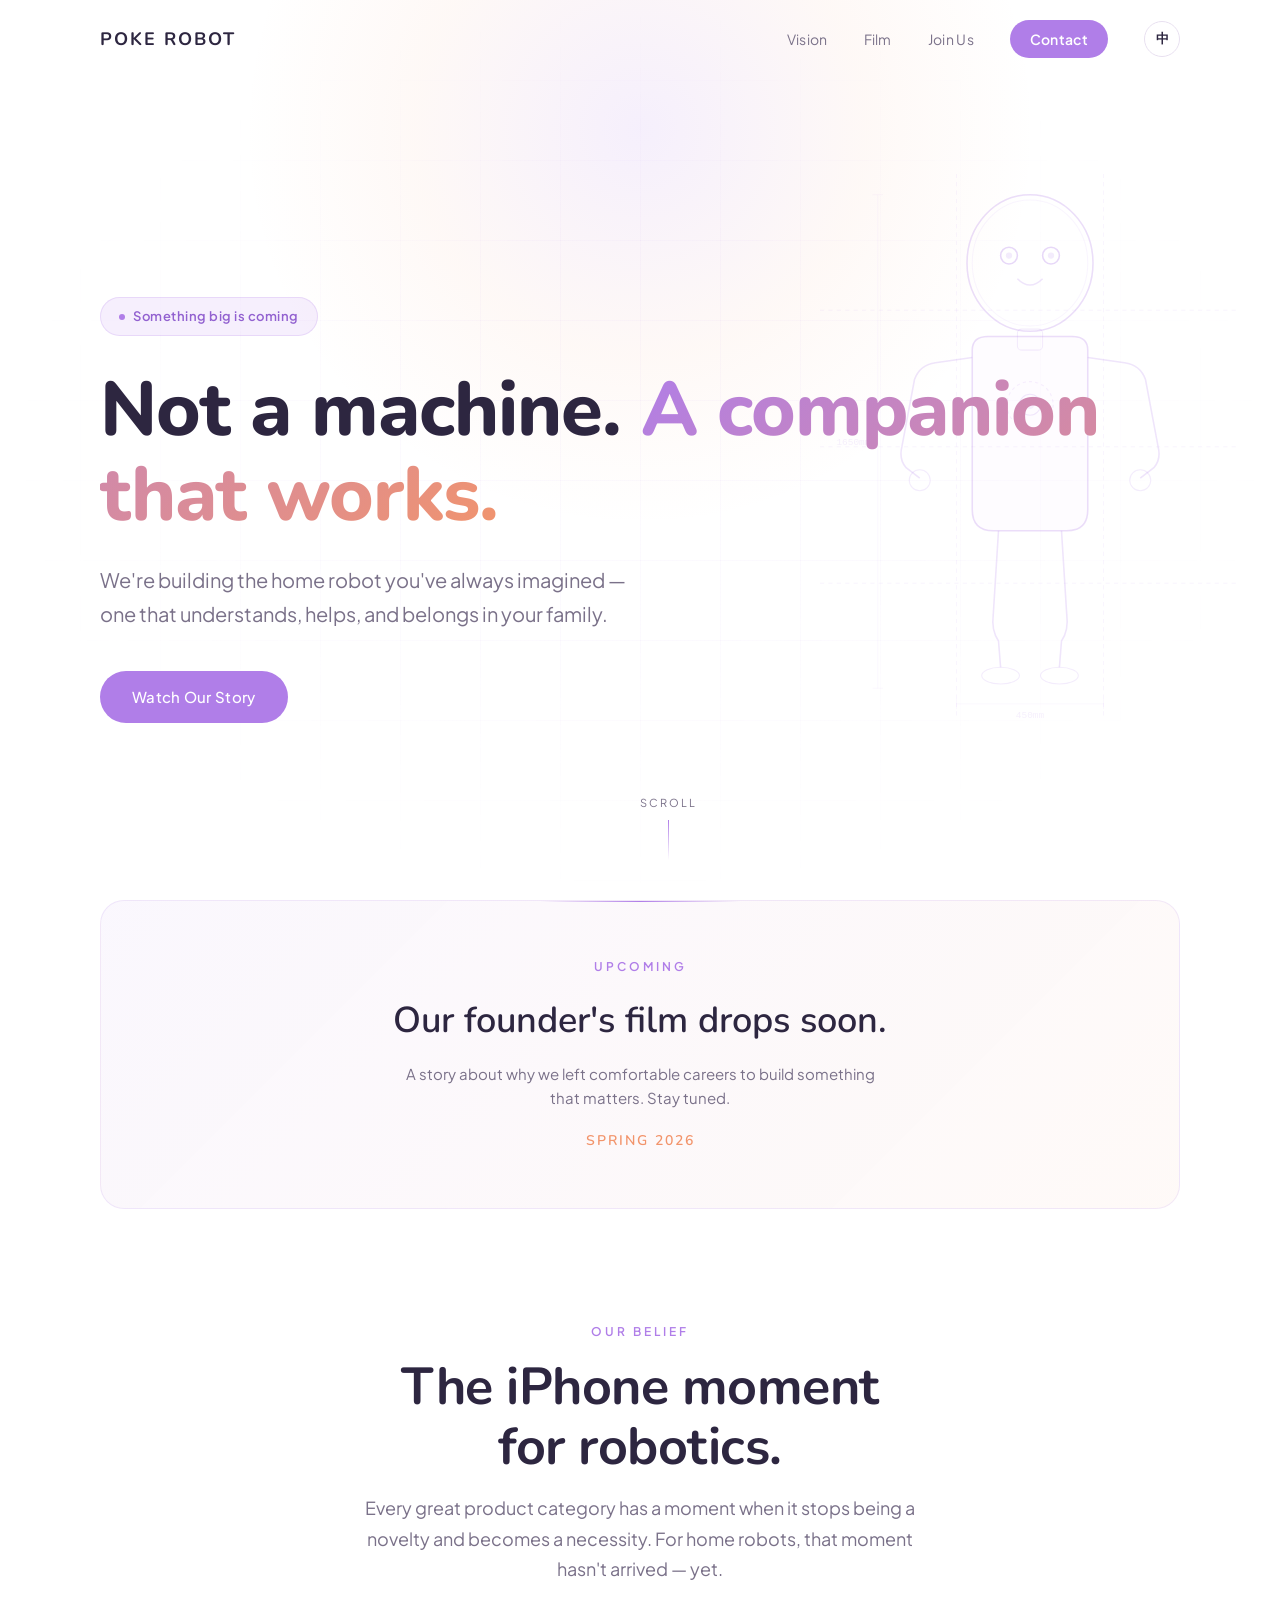
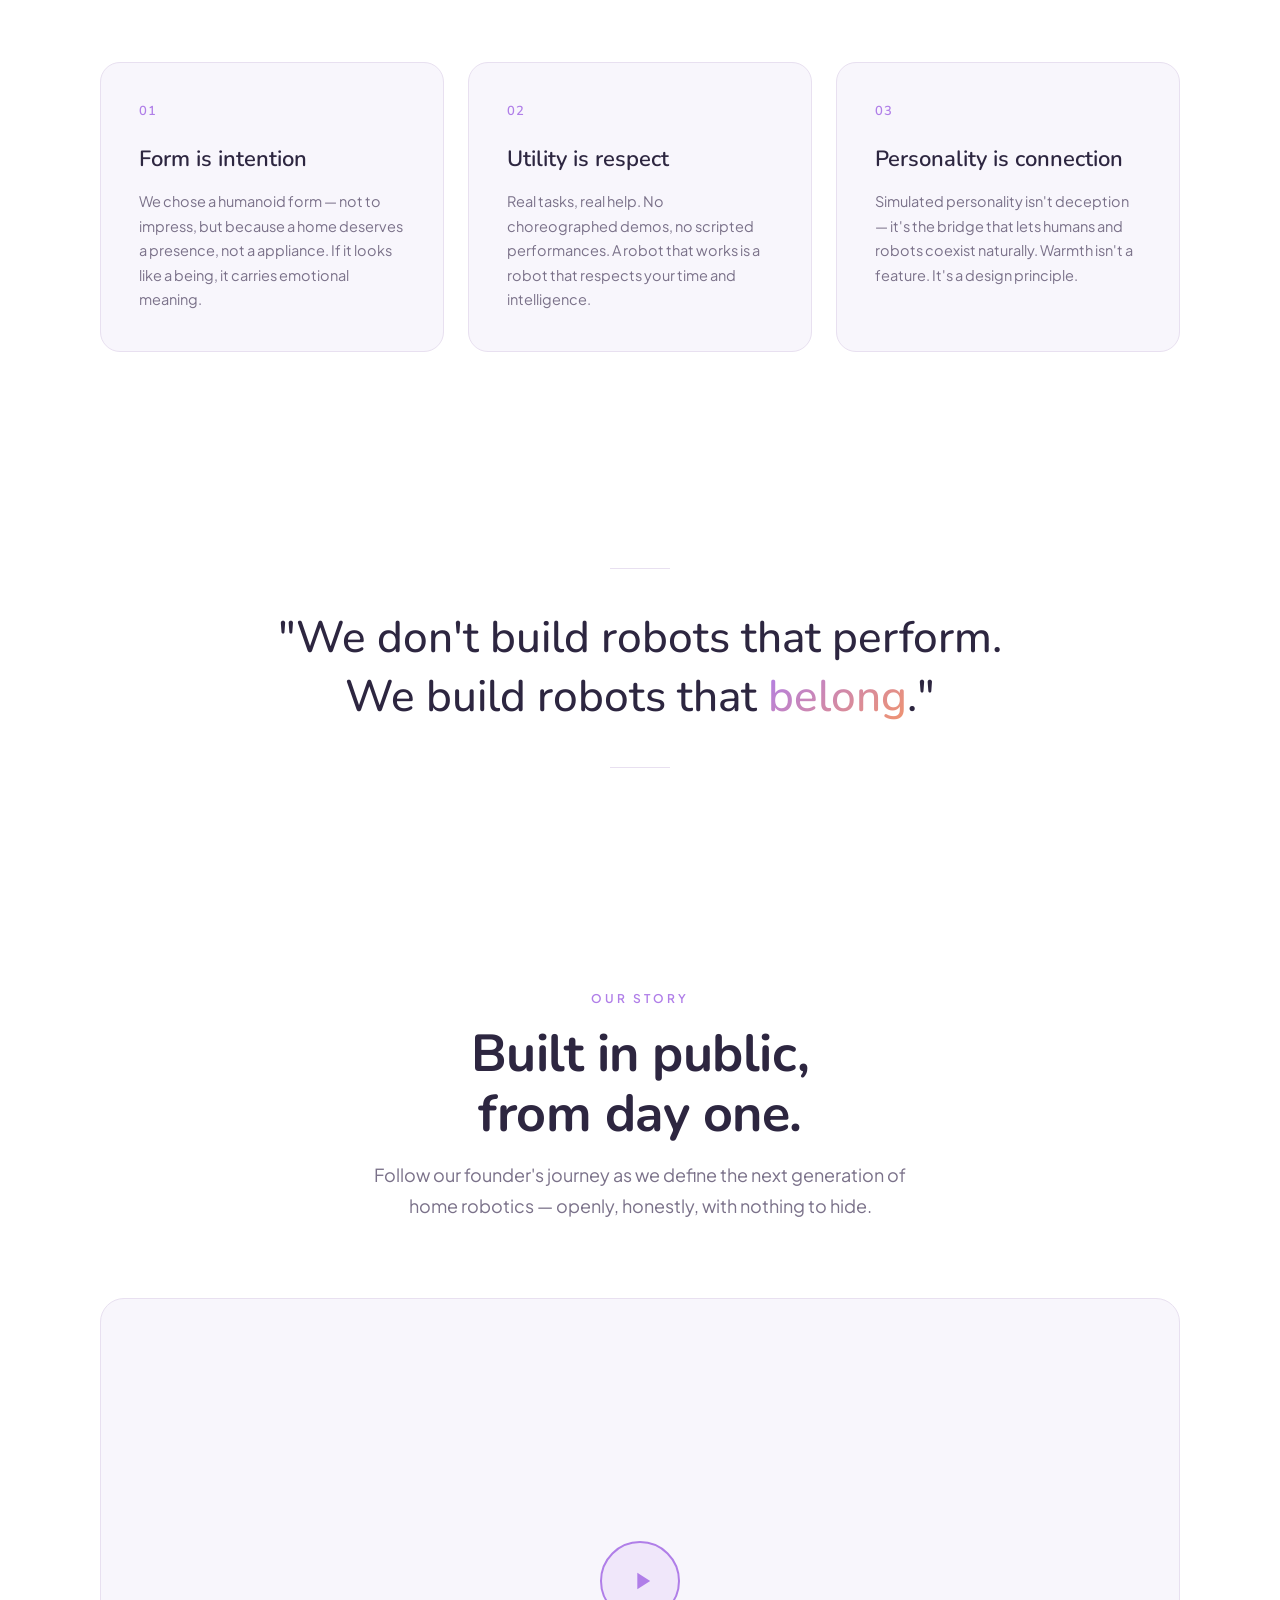
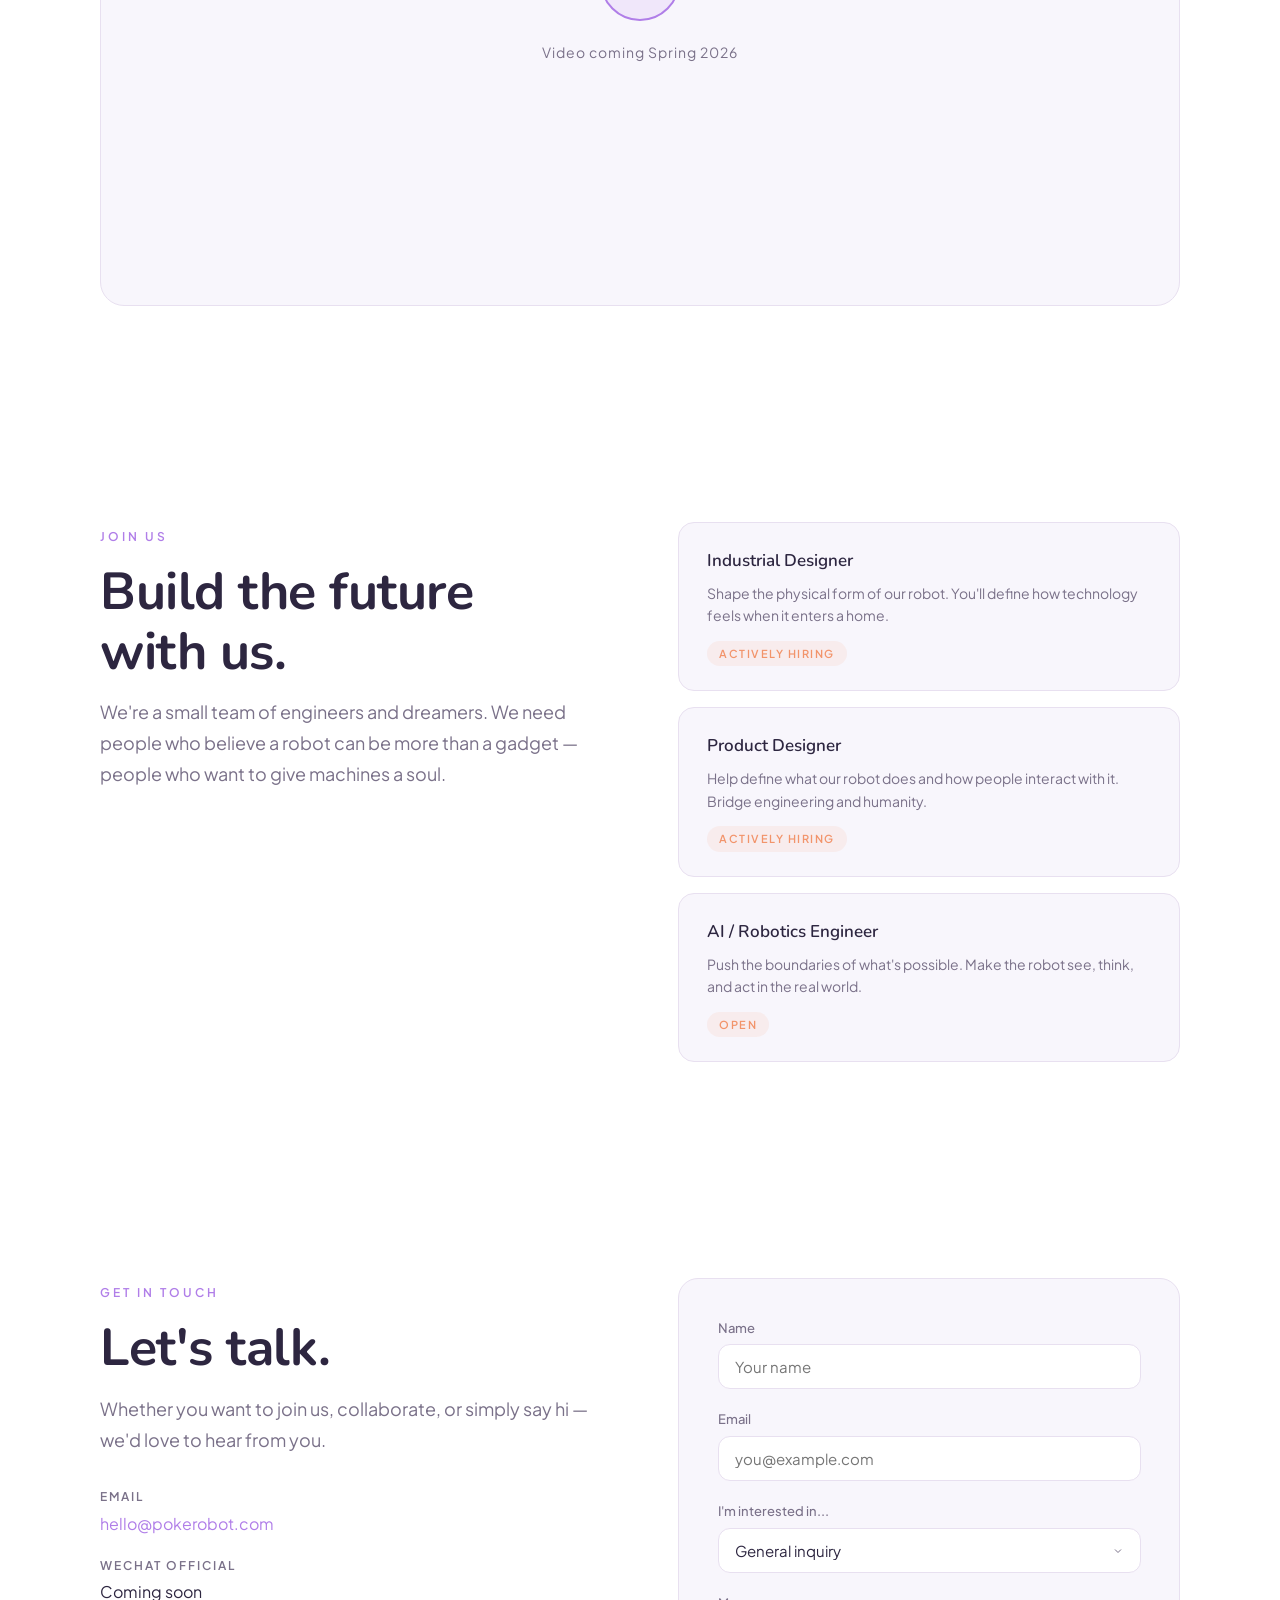
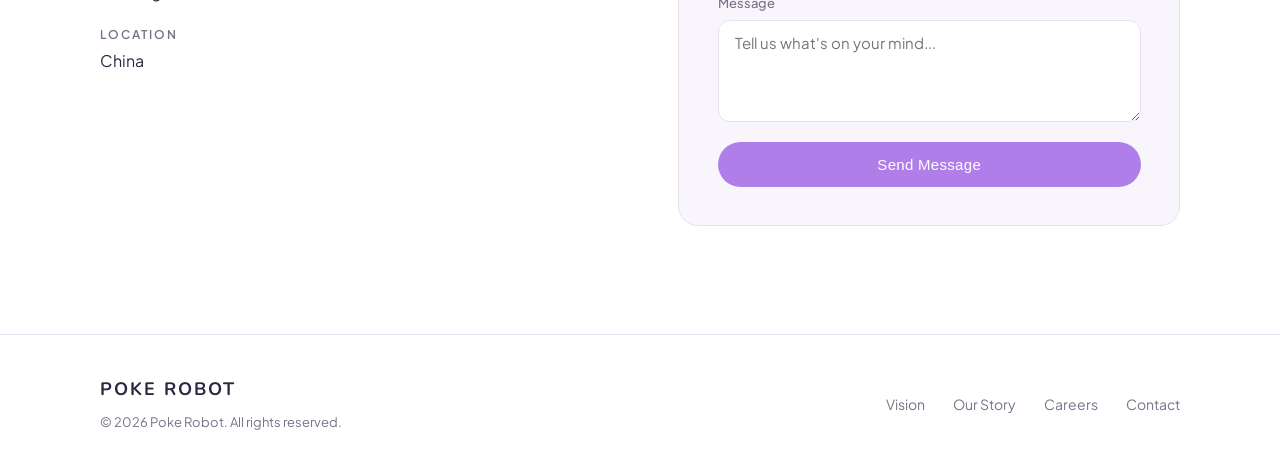
==== website/index.html @ 8b107d93 "Initial commit: landing page, brand strategy, workspace setup" ====
<!DOCTYPE html>
<html lang="en">
<head>
  <meta charset="UTF-8">
  <meta name="viewport" content="width=device-width, initial-scale=1.0">
  <title>Poke Robot — The Robot That Belongs at Home</title>
  <link rel="stylesheet" href="styles/main.css">
  <link rel="preconnect" href="https://fonts.googleapis.com">
  <link rel="preconnect" href="https://fonts.gstatic.com" crossorigin>
  <link href="https://fonts.googleapis.com/css2?family=Nunito:wght@400;500;600;700;800&family=Plus+Jakarta+Sans:wght@300;400;500;600;700&display=swap" rel="stylesheet">
</head>
<body>
  <!-- Navigation -->
  <nav class="nav" id="nav">
    <div class="nav-inner">
      <a href="#" class="nav-logo">
        <span class="logo-text">POKE ROBOT</span>
      </a>
      <div class="nav-links">
        <a href="#vision" data-i18n="nav.vision">Vision</a>
        <a href="#film" data-i18n="nav.film">Film</a>
        <a href="#join" data-i18n="nav.join">Join Us</a>
        <a href="#contact" class="nav-cta" data-i18n="nav.contact">Contact</a>
        <button class="lang-toggle" id="langToggle" aria-label="Switch language">中</button>
      </div>
      <div class="nav-right-mobile">
        <button class="lang-toggle" id="langToggleMobile" aria-label="Switch language">中</button>
        <button class="nav-toggle" id="navToggle" aria-label="Toggle menu">
          <span></span><span></span><span></span>
        </button>
      </div>
    </div>
    <!-- Mobile menu -->
    <div class="nav-mobile" id="navMobile">
      <a href="#vision" data-i18n="nav.vision">Vision</a>
      <a href="#film" data-i18n="nav.film">Film</a>
      <a href="#join" data-i18n="nav.join">Join Us</a>
      <a href="#contact" data-i18n="nav.contact">Contact</a>
    </div>
  </nav>

  <!-- Hero -->
  <section class="hero">
    <div class="hero-bg-effects">
      <div class="hero-glow"></div>
      <div class="hero-grid"></div>
    </div>
    <div class="container hero-content">
      <div class="hero-left">
        <div class="hero-badge">
          <span class="badge-dot"></span>
          <span data-i18n="hero.badge">Something big is coming</span>
        </div>
        <h1 class="hero-title" data-i18n-html="hero.title">
          Not a machine. <span class="hero-highlight">A companion that works.</span>
        </h1>
        <p class="hero-subtitle" data-i18n="hero.subtitle">
          We're building the home robot you've always imagined — one that 
          understands, helps, and belongs in your family.
        </p>
        <div class="hero-cta-group">
          <a href="#film" class="btn btn-primary" data-i18n="hero.cta1">Watch Our Story</a>
        </div>
      </div>
      <div class="hero-right">
        <div class="hero-blueprint">
          <!-- Robot rendering placeholder -->
          <svg class="blueprint-robot" viewBox="0 0 400 520" fill="none" xmlns="http://www.w3.org/2000/svg">
            <!-- Grid lines -->
            <line x1="0" y1="130" x2="400" y2="130" stroke="currentColor" stroke-opacity="0.08" stroke-dasharray="4 4"/>
            <line x1="0" y1="260" x2="400" y2="260" stroke="currentColor" stroke-opacity="0.08" stroke-dasharray="4 4"/>
            <line x1="0" y1="390" x2="400" y2="390" stroke="currentColor" stroke-opacity="0.08" stroke-dasharray="4 4"/>
            <line x1="130" y1="0" x2="130" y2="520" stroke="currentColor" stroke-opacity="0.08" stroke-dasharray="4 4"/>
            <line x1="270" y1="0" x2="270" y2="520" stroke="currentColor" stroke-opacity="0.08" stroke-dasharray="4 4"/>
            <!-- Head -->
            <ellipse cx="200" cy="85" rx="60" ry="65" stroke="currentColor" stroke-opacity="0.25" stroke-width="1.5"/>
            <ellipse cx="200" cy="85" rx="55" ry="60" stroke="currentColor" stroke-opacity="0.08" stroke-width="1"/>
            <!-- Eyes -->
            <circle cx="180" cy="78" r="8" stroke="currentColor" stroke-opacity="0.3" stroke-width="1.5"/>
            <circle cx="220" cy="78" r="8" stroke="currentColor" stroke-opacity="0.3" stroke-width="1.5"/>
            <circle cx="180" cy="78" r="3" fill="currentColor" fill-opacity="0.15"/>
            <circle cx="220" cy="78" r="3" fill="currentColor" fill-opacity="0.15"/>
            <!-- Mouth -->
            <path d="M188 100 Q200 112 212 100" stroke="currentColor" stroke-opacity="0.2" stroke-width="1.5" fill="none"/>
            <!-- Neck -->
            <rect x="188" y="148" width="24" height="20" rx="4" stroke="currentColor" stroke-opacity="0.15" stroke-width="1"/>
            <!-- Body / Torso -->
            <path d="M145 168 L145 320 Q145 340 165 340 L235 340 Q255 340 255 320 L255 168 Q255 155 240 155 L160 155 Q145 155 145 168Z" stroke="currentColor" stroke-opacity="0.25" stroke-width="1.5" fill="currentColor" fill-opacity="0.02"/>
            <!-- Chest detail -->
            <circle cx="200" cy="220" r="22" stroke="currentColor" stroke-opacity="0.12" stroke-width="1" stroke-dasharray="3 3"/>
            <circle cx="200" cy="220" r="10" stroke="currentColor" stroke-opacity="0.18" stroke-width="1"/>
            <circle cx="200" cy="220" r="4" fill="currentColor" fill-opacity="0.1"/>
            <!-- Left arm -->
            <path d="M145 175 L110 180 Q95 182 90 196 L78 260 Q75 272 82 280 L95 290" stroke="currentColor" stroke-opacity="0.2" stroke-width="1.5" fill="none"/>
            <circle cx="95" cy="292" r="10" stroke="currentColor" stroke-opacity="0.15" stroke-width="1"/>
            <!-- Right arm -->
            <path d="M255 175 L290 180 Q305 182 310 196 L322 260 Q325 272 318 280 L305 290" stroke="currentColor" stroke-opacity="0.2" stroke-width="1.5" fill="none"/>
            <circle cx="305" cy="292" r="10" stroke="currentColor" stroke-opacity="0.15" stroke-width="1"/>
            <!-- Left leg -->
            <path d="M170 340 L165 420 Q163 435 170 445 L172 470" stroke="currentColor" stroke-opacity="0.2" stroke-width="1.5" fill="none"/>
            <ellipse cx="172" cy="478" rx="18" ry="8" stroke="currentColor" stroke-opacity="0.15" stroke-width="1"/>
            <!-- Right leg -->
            <path d="M230 340 L235 420 Q237 435 230 445 L228 470" stroke="currentColor" stroke-opacity="0.2" stroke-width="1.5" fill="none"/>
            <ellipse cx="228" cy="478" rx="18" ry="8" stroke="currentColor" stroke-opacity="0.15" stroke-width="1"/>
            <!-- Dimension annotations -->
            <line x1="55" y1="20" x2="55" y2="490" stroke="currentColor" stroke-opacity="0.1" stroke-width="0.5"/>
            <line x1="50" y1="20" x2="60" y2="20" stroke="currentColor" stroke-opacity="0.1" stroke-width="0.5"/>
            <line x1="50" y1="490" x2="60" y2="490" stroke="currentColor" stroke-opacity="0.1" stroke-width="0.5"/>
            <text x="48" y="258" fill="currentColor" fill-opacity="0.12" font-size="9" text-anchor="end" font-family="monospace">1650mm</text>
            <line x1="130" y1="505" x2="270" y2="505" stroke="currentColor" stroke-opacity="0.1" stroke-width="0.5"/>
            <line x1="130" y1="500" x2="130" y2="510" stroke="currentColor" stroke-opacity="0.1" stroke-width="0.5"/>
            <line x1="270" y1="500" x2="270" y2="510" stroke="currentColor" stroke-opacity="0.1" stroke-width="0.5"/>
            <text x="200" y="518" fill="currentColor" fill-opacity="0.12" font-size="9" text-anchor="middle" font-family="monospace">450mm</text>
          </svg>
        </div>
      </div>
    </div>
    <div class="hero-scroll-hint">
      <span data-i18n="hero.scroll">Scroll</span>
      <div class="scroll-line"></div>
    </div>
  </section>

  <!-- Event Banner -->
  <section class="event-banner">
    <div class="container">
      <div class="event-content">
        <div class="event-label" data-i18n="event.label">Upcoming</div>
        <h2 class="event-title" data-i18n="event.title">Our founder's film drops soon.</h2>
        <p class="event-desc" data-i18n="event.desc">A story about why we left comfortable careers to build something that matters. Stay tuned.</p>
        <div class="event-date" data-i18n="event.date">Spring 2026</div>
      </div>
    </div>
  </section>

  <!-- Vision -->
  <section class="vision" id="vision">
    <div class="container">
      <div class="section-header">
        <span class="section-label" data-i18n="vision.label">Our Belief</span>
        <h2 class="section-title" data-i18n-html="vision.title">The iPhone moment<br>for robotics.</h2>
        <p class="section-subtitle" data-i18n="vision.subtitle">
          Every great product category has a moment when it stops being a novelty 
          and becomes a necessity. For home robots, that moment hasn't arrived — yet.
        </p>
      </div>

      <div class="values-grid">
        <div class="value-card">
          <div class="value-number">01</div>
          <h3 class="value-title" data-i18n="vision.v1.title">Form is intention</h3>
          <p class="value-desc" data-i18n="vision.v1.desc">
            We chose a humanoid form — not to impress, but because a home 
            deserves a presence, not a appliance. If it looks like a being, 
            it carries emotional meaning.
          </p>
        </div>
        <div class="value-card">
          <div class="value-number">02</div>
          <h3 class="value-title" data-i18n="vision.v2.title">Utility is respect</h3>
          <p class="value-desc" data-i18n="vision.v2.desc">
            Real tasks, real help. No choreographed demos, no scripted 
            performances. A robot that works is a robot that respects 
            your time and intelligence.
          </p>
        </div>
        <div class="value-card">
          <div class="value-number">03</div>
          <h3 class="value-title" data-i18n="vision.v3.title">Personality is connection</h3>
          <p class="value-desc" data-i18n="vision.v3.desc">
            Simulated personality isn't deception — it's the bridge that 
            lets humans and robots coexist naturally. Warmth isn't a feature. 
            It's a design principle.
          </p>
        </div>
      </div>
    </div>
  </section>

  <!-- Manifesto -->
  <section class="manifesto">
    <div class="container">
      <blockquote class="manifesto-quote" data-i18n-html="manifesto.quote">
        "We don't build robots that perform.<br>
         We build robots that <em>belong</em>."
      </blockquote>
    </div>
  </section>

  <!-- Film / Video Section -->
  <section class="film" id="film">
    <div class="container">
      <div class="section-header">
        <span class="section-label" data-i18n="film.label">Our Story</span>
        <h2 class="section-title" data-i18n-html="film.title">Built in public,<br>from day one.</h2>
        <p class="section-subtitle" data-i18n="film.subtitle">
          Follow our founder's journey as we define the next generation 
          of home robotics — openly, honestly, with nothing to hide.
        </p>
      </div>
      <div class="video-placeholder">
        <div class="video-inner">
          <div class="play-button">
            <svg viewBox="0 0 24 24" fill="currentColor">
              <path d="M8 5v14l11-7z"/>
            </svg>
          </div>
          <p class="video-coming" data-i18n="film.coming">Video coming Spring 2026</p>
        </div>
      </div>
    </div>
  </section>

  <!-- Join Us -->
  <section class="join" id="join">
    <div class="container">
      <div class="join-layout">
        <div class="join-text">
          <span class="section-label" data-i18n="join.label">Join Us</span>
          <h2 class="section-title" data-i18n-html="join.title">Build the future<br>with us.</h2>
          <p class="section-subtitle" data-i18n="join.subtitle">
            We're a small team of engineers and dreamers. We need people who 
            believe a robot can be more than a gadget — people who want to 
            give machines a soul.
          </p>
        </div>
        <div class="join-roles">
          <div class="role-card">
            <h3 data-i18n="join.r1.title">Industrial Designer</h3>
            <p data-i18n="join.r1.desc">Shape the physical form of our robot. You'll define how technology feels when it enters a home.</p>
            <span class="role-tag" data-i18n="join.hiring">Actively Hiring</span>
          </div>
          <div class="role-card">
            <h3 data-i18n="join.r2.title">Product Designer</h3>
            <p data-i18n="join.r2.desc">Help define what our robot does and how people interact with it. Bridge engineering and humanity.</p>
            <span class="role-tag" data-i18n="join.hiring">Actively Hiring</span>
          </div>
          <div class="role-card">
            <h3 data-i18n="join.r3.title">AI / Robotics Engineer</h3>
            <p data-i18n="join.r3.desc">Push the boundaries of what's possible. Make the robot see, think, and act in the real world.</p>
            <span class="role-tag" data-i18n="join.open">Open</span>
          </div>
        </div>
      </div>
    </div>
  </section>

  <!-- Contact -->
  <section class="contact" id="contact">
    <div class="container">
      <div class="contact-layout">
        <div class="contact-info">
          <span class="section-label" data-i18n="contact.label">Get In Touch</span>
          <h2 class="section-title" data-i18n="contact.title">Let's talk.</h2>
          <p class="section-subtitle" data-i18n="contact.subtitle">
            Whether you want to join us, collaborate, or simply say hi — 
            we'd love to hear from you.
          </p>
          <div class="contact-methods">
            <div class="contact-item">
              <span class="contact-label" data-i18n="contact.email">Email</span>
              <a href="mailto:hello@pokerobot.com">hello@pokerobot.com</a>
            </div>
            <div class="contact-item">
              <span class="contact-label" data-i18n="contact.wechat">WeChat Official</span>
              <span data-i18n="contact.soon">Coming soon</span>
            </div>
            <div class="contact-item">
              <span class="contact-label" data-i18n="contact.location">Location</span>
              <span data-i18n="contact.locationVal">China</span>
            </div>
          </div>
        </div>
        <div class="contact-form-wrapper">
          <form class="contact-form" id="contactForm">
            <div class="form-group">
              <label for="name" data-i18n="form.name">Name</label>
              <input type="text" id="name" name="name" required data-i18n-placeholder="form.namePh" placeholder="Your name">
            </div>
            <div class="form-group">
              <label for="email" data-i18n="form.email">Email</label>
              <input type="email" id="email" name="email" required data-i18n-placeholder="form.emailPh" placeholder="you@example.com">
            </div>
            <div class="form-group">
              <label for="interest" data-i18n="form.interest">I'm interested in...</label>
              <select id="interest" name="interest">
                <option value="general" data-i18n="form.opt1">General inquiry</option>
                <option value="join" data-i18n="form.opt2">Joining the team</option>
                <option value="collaborate" data-i18n="form.opt3">Collaboration</option>
                <option value="invest" data-i18n="form.opt4">Investment</option>
                <option value="media" data-i18n="form.opt5">Media / Press</option>
              </select>
            </div>
            <div class="form-group">
              <label for="message" data-i18n="form.message">Message</label>
              <textarea id="message" name="message" rows="4" data-i18n-placeholder="form.messagePh" placeholder="Tell us what's on your mind..."></textarea>
            </div>
            <button type="submit" class="btn btn-primary btn-full" data-i18n="form.submit">Send Message</button>
          </form>
        </div>
      </div>
    </div>
  </section>

  <!-- Footer -->
  <footer class="footer">
    <div class="container">
      <div class="footer-inner">
        <div class="footer-brand">
          <span class="logo-text">POKE ROBOT</span>
          <p>&copy; 2026 Poke Robot. <span data-i18n="footer.rights">All rights reserved.</span></p>
        </div>
        <div class="footer-links">
          <a href="#vision" data-i18n="nav.vision">Vision</a>
          <a href="#film" data-i18n="footer.story">Our Story</a>
          <a href="#join" data-i18n="footer.careers">Careers</a>
          <a href="#contact" data-i18n="nav.contact">Contact</a>
        </div>
      </div>
    </div>
  </footer>

  <script src="scripts/i18n.js"></script>
  <script src="scripts/main.js"></script>
</body>
</html>
---- website/styles/main.css ----
/* ========================================
   Poke Robot — Landing Page Styles
   ======================================== */

/* Reset & Base */
*, *::before, *::after {
  margin: 0;
  padding: 0;
  box-sizing: border-box;
}

:root {
  --color-bg: #ffffff;
  --color-surface: #f8f6fc;
  --color-surface-2: #f0ecf7;
  --color-border: #e8e0f0;
  --color-text: #2d2640;
  --color-text-secondary: #7a7189;
  --color-accent: #b07ee8;
  --color-accent-dim: rgba(176, 126, 232, 0.12);
  --color-accent-dark: #9261d0;
  --color-warm: #f2946b;
  --color-warm-dim: rgba(242, 148, 107, 0.1);
  --font-heading: 'Nunito', sans-serif;
  --font-body: 'Plus Jakarta Sans', sans-serif;
  --container-max: 1200px;
  --section-py: clamp(80px, 12vh, 140px);
}

html {
  scroll-behavior: smooth;
  -webkit-font-smoothing: antialiased;
  -moz-osx-font-smoothing: grayscale;
}

body {
  font-family: var(--font-body);
  background: var(--color-bg);
  color: var(--color-text);
  line-height: 1.6;
  overflow-x: hidden;
}

a {
  color: inherit;
  text-decoration: none;
}

img {
  max-width: 100%;
  display: block;
}

.container {
  max-width: var(--container-max);
  margin: 0 auto;
  padding: 0 clamp(20px, 5vw, 60px);
}

/* ---- Navigation ---- */
.nav {
  position: fixed;
  top: 0;
  left: 0;
  right: 0;
  z-index: 100;
  padding: 20px 0;
  transition: background 0.3s, padding 0.3s, backdrop-filter 0.3s;
}

.nav.scrolled {
  background: rgba(255, 255, 255, 0.9);
  backdrop-filter: blur(20px);
  -webkit-backdrop-filter: blur(20px);
  padding: 12px 0;
  border-bottom: 1px solid var(--color-border);
  box-shadow: 0 2px 20px rgba(45, 38, 64, 0.06);
}

.nav-inner {
  max-width: var(--container-max);
  margin: 0 auto;
  padding: 0 clamp(20px, 5vw, 60px);
  display: flex;
  align-items: center;
  justify-content: space-between;
}

.nav-logo {
  display: flex;
  align-items: center;
  gap: 10px;
}

.logo-text {
  font-family: var(--font-heading);
  font-weight: 700;
  font-size: 18px;
  letter-spacing: 2px;
  color: var(--color-text);
}

.nav-links {
  display: flex;
  align-items: center;
  gap: 36px;
}

.nav-links a {
  font-size: 14px;
  font-weight: 400;
  color: var(--color-text-secondary);
  transition: color 0.2s;
  letter-spacing: 0.3px;
}

.nav-links a:hover {
  color: var(--color-text);
}

.nav-cta {
  background: var(--color-accent);
  color: #ffffff !important;
  padding: 8px 20px;
  border-radius: 100px;
  font-weight: 600 !important;
  transition: background 0.2s, transform 0.2s !important;
}

.nav-cta:hover {
  background: var(--color-accent-dark);
  color: #ffffff !important;
  transform: translateY(-1px);
}

/* ---- Language Toggle ---- */
.lang-toggle {
  width: 36px;
  height: 36px;
  border-radius: 50%;
  border: 1.5px solid var(--color-border);
  background: transparent;
  color: var(--color-text);
  font-size: 13px;
  font-weight: 600;
  cursor: pointer;
  transition: border-color 0.2s, background 0.2s;
  font-family: var(--font-body);
}

.lang-toggle:hover {
  border-color: var(--color-accent);
  background: var(--color-accent-dim);
  color: var(--color-accent-dark);
}

.nav-right-mobile {
  display: none;
  align-items: center;
  gap: 12px;
}

.nav-toggle {
  display: none;
  flex-direction: column;
  gap: 5px;
  background: none;
  border: none;
  cursor: pointer;
  padding: 4px;
}

.nav-toggle span {
  width: 22px;
  height: 2px;
  background: var(--color-text);
  border-radius: 2px;
  transition: transform 0.3s, opacity 0.3s;
}

.nav-toggle.active span:nth-child(1) {
  transform: rotate(45deg) translate(5px, 5px);
}

.nav-toggle.active span:nth-child(2) {
  opacity: 0;
}

.nav-toggle.active span:nth-child(3) {
  transform: rotate(-45deg) translate(5px, -5px);
}

.nav-mobile {
  display: none;
  flex-direction: column;
  padding: 20px clamp(20px, 5vw, 60px);
  gap: 16px;
}

.nav-mobile a {
  font-size: 16px;
  color: var(--color-text-secondary);
  padding: 8px 0;
  border-bottom: 1px solid var(--color-border);
}

/* ---- Hero ---- */
.hero {
  position: relative;
  min-height: 100vh;
  display: flex;
  align-items: center;
  overflow: hidden;
}

.hero-bg-effects {
  position: absolute;
  inset: 0;
  pointer-events: none;
}

.hero-glow {
  position: absolute;
  top: -30%;
  left: 50%;
  transform: translateX(-50%);
  width: 800px;
  height: 800px;
  background: radial-gradient(
    circle,
    rgba(176, 126, 232, 0.12) 0%,
    rgba(242, 148, 107, 0.06) 40%,
    transparent 70%
  );
  border-radius: 50%;
  animation: glowPulse 8s ease-in-out infinite;
}

@keyframes glowPulse {
  0%, 100% { opacity: 1; transform: translateX(-50%) scale(1); }
  50% { opacity: 0.7; transform: translateX(-50%) scale(1.1); }
}

.hero-grid {
  position: absolute;
  inset: 0;
  background-image: 
    linear-gradient(rgba(176, 126, 232, 0.04) 1px, transparent 1px),
    linear-gradient(90deg, rgba(176, 126, 232, 0.04) 1px, transparent 1px);
  background-size: 80px 80px;
  mask-image: radial-gradient(ellipse at center, black 30%, transparent 70%);
  -webkit-mask-image: radial-gradient(ellipse at center, black 30%, transparent 70%);
}

.hero-content {
  position: relative;
  z-index: 1;
  padding-top: 120px;
}

.hero-left {
  position: relative;
  z-index: 2;
}

.hero-right {
  position: absolute;
  right: 0;
  top: 50%;
  transform: translateY(-50%);
  z-index: 1;
  pointer-events: none;
}

.hero-blueprint {
  width: 420px;
  aspect-ratio: 400 / 520;
  color: var(--color-accent);
  opacity: 0.5;
  animation: titleFade 1.2s ease-out 0.5s both;
}

.blueprint-robot {
  width: 100%;
  height: 100%;
}

.hero-badge {
  display: inline-flex;
  align-items: center;
  gap: 8px;
  background: var(--color-accent-dim);
  color: var(--color-accent-dark);
  font-size: 13px;
  font-weight: 600;
  padding: 8px 18px;
  border-radius: 100px;
  border: 1px solid rgba(176, 126, 232, 0.2);
  margin-bottom: 32px;
  letter-spacing: 0.5px;
  animation: badgeFade 1s ease-out;
}

.badge-dot {
  width: 6px;
  height: 6px;
  background: var(--color-accent);
  border-radius: 50%;
  animation: dotPulse 2s ease-in-out infinite;
}

@keyframes dotPulse {
  0%, 100% { opacity: 1; }
  50% { opacity: 0.3; }
}

@keyframes badgeFade {
  from { opacity: 0; transform: translateY(10px); }
  to { opacity: 1; transform: translateY(0); }
}

.hero-title {
  font-family: var(--font-heading);
  font-size: clamp(40px, 7vw, 76px);
  font-weight: 800;
  line-height: 1.12;
  letter-spacing: -1px;
  margin-bottom: 24px;
  animation: titleFade 1s ease-out 0.15s both;
}

.hero-highlight {
  background: linear-gradient(135deg, var(--color-accent), var(--color-warm));
  -webkit-background-clip: text;
  -webkit-text-fill-color: transparent;
  background-clip: text;
}

@keyframes titleFade {
  from { opacity: 0; transform: translateY(30px); }
  to { opacity: 1; transform: translateY(0); }
}

.hero-subtitle {
  font-size: clamp(16px, 2vw, 20px);
  color: var(--color-text-secondary);
  max-width: 560px;
  line-height: 1.7;
  margin-bottom: 40px;
  animation: titleFade 1s ease-out 0.3s both;
}

.hero-cta-group {
  display: flex;
  gap: 16px;
  flex-wrap: wrap;
  animation: titleFade 1s ease-out 0.45s both;
}

.hero-scroll-hint {
  position: absolute;
  bottom: 40px;
  left: 50%;
  transform: translateX(-50%);
  display: flex;
  flex-direction: column;
  align-items: center;
  gap: 8px;
  color: var(--color-text-secondary);
  font-size: 11px;
  letter-spacing: 2px;
  text-transform: uppercase;
  animation: titleFade 1s ease-out 0.8s both;
}

.scroll-line {
  width: 1px;
  height: 40px;
  background: linear-gradient(to bottom, var(--color-accent), transparent);
  animation: scrollBounce 2s ease-in-out infinite;
}

@keyframes scrollBounce {
  0%, 100% { transform: scaleY(1); opacity: 1; }
  50% { transform: scaleY(0.5); opacity: 0.3; }
}

/* ---- Buttons ---- */
.btn {
  display: inline-flex;
  align-items: center;
  justify-content: center;
  padding: 14px 32px;
  border-radius: 10px;
  font-size: 15px;
  font-weight: 500;
  cursor: pointer;
  transition: all 0.25s;
  border: none;
  letter-spacing: 0.3px;
}

.btn-primary {
  background: var(--color-accent);
  color: #ffffff;
  border-radius: 100px;
}

.btn-primary:hover {
  background: var(--color-accent-dark);
  transform: translateY(-2px);
  box-shadow: 0 8px 30px rgba(176, 126, 232, 0.25);
}

.btn-ghost {
  background: transparent;
  color: var(--color-text);
  border: 1.5px solid var(--color-border);
  border-radius: 100px;
}

.btn-ghost:hover {
  border-color: var(--color-accent);
  background: var(--color-surface);
  color: var(--color-accent-dark);
}

.btn-full {
  width: 100%;
}

/* ---- Event Banner ---- */
.event-banner {
  padding: 0;
  position: relative;
}

.event-content {
  background: linear-gradient(135deg, rgba(176, 126, 232, 0.06), rgba(242, 148, 107, 0.05));
  border: 1px solid rgba(176, 126, 232, 0.15);
  border-radius: 24px;
  padding: clamp(32px, 5vw, 56px);
  text-align: center;
  position: relative;
  overflow: hidden;
}

.event-content::before {
  content: '';
  position: absolute;
  top: 0;
  left: 50%;
  transform: translateX(-50%);
  width: 200px;
  height: 1px;
  background: linear-gradient(90deg, transparent, var(--color-accent), transparent);
}

.event-label {
  font-size: 12px;
  font-weight: 600;
  text-transform: uppercase;
  letter-spacing: 3px;
  color: var(--color-accent);
  margin-bottom: 16px;
}

.event-title {
  font-family: var(--font-heading);
  font-size: clamp(24px, 4vw, 36px);
  font-weight: 600;
  margin-bottom: 12px;
}

.event-desc {
  color: var(--color-text-secondary);
  max-width: 500px;
  margin: 0 auto 20px;
  font-size: 15px;
}

.event-date {
  font-family: var(--font-heading);
  font-size: 14px;
  font-weight: 600;
  color: var(--color-warm);
  letter-spacing: 2px;
  text-transform: uppercase;
}

/* ---- Section Common ---- */
.section-header {
  text-align: center;
  margin-bottom: clamp(48px, 6vw, 80px);
}

.section-label {
  display: inline-block;
  font-size: 12px;
  font-weight: 600;
  text-transform: uppercase;
  letter-spacing: 3px;
  color: var(--color-accent);
  margin-bottom: 16px;
}

.section-title {
  font-family: var(--font-heading);
  font-size: clamp(32px, 5vw, 52px);
  font-weight: 700;
  line-height: 1.15;
  letter-spacing: -0.5px;
  margin-bottom: 16px;
}

.section-subtitle {
  font-size: clamp(15px, 1.8vw, 18px);
  color: var(--color-text-secondary);
  max-width: 560px;
  margin: 0 auto;
  line-height: 1.7;
}

/* ---- Vision ---- */
.vision {
  padding: var(--section-py) 0;
}

.values-grid {
  display: grid;
  grid-template-columns: repeat(3, 1fr);
  gap: 24px;
}

.value-card {
  background: var(--color-surface);
  border: 1px solid var(--color-border);
  border-radius: 20px;
  padding: clamp(28px, 3vw, 40px);
  transition: border-color 0.3s, transform 0.3s, box-shadow 0.3s;
}

.value-card:hover {
  border-color: var(--color-accent);
  transform: translateY(-4px);
  box-shadow: 0 12px 40px rgba(176, 126, 232, 0.1);
}

.value-number {
  font-family: var(--font-heading);
  font-size: 13px;
  font-weight: 600;
  color: var(--color-accent);
  letter-spacing: 1px;
  margin-bottom: 20px;
}

.value-title {
  font-family: var(--font-heading);
  font-size: clamp(18px, 2vw, 22px);
  font-weight: 600;
  margin-bottom: 12px;
}

.value-desc {
  font-size: 14.5px;
  color: var(--color-text-secondary);
  line-height: 1.7;
}

/* ---- Manifesto ---- */
.manifesto {
  padding: var(--section-py) 0;
  text-align: center;
}

.manifesto-quote {
  font-family: var(--font-heading);
  font-size: clamp(24px, 4vw, 44px);
  font-weight: 500;
  line-height: 1.35;
  color: var(--color-text);
  max-width: 800px;
  margin: 0 auto;
  position: relative;
}

.manifesto-quote em {
  font-style: normal;
  background: linear-gradient(135deg, var(--color-accent), var(--color-warm));
  -webkit-background-clip: text;
  -webkit-text-fill-color: transparent;
  background-clip: text;
}

.manifesto-quote::before,
.manifesto-quote::after {
  content: '';
  display: block;
  width: 60px;
  height: 1px;
  background: var(--color-border);
  margin: 0 auto;
}

.manifesto-quote::before {
  margin-bottom: 40px;
}

.manifesto-quote::after {
  margin-top: 40px;
}

/* ---- Film ---- */
.film {
  padding: var(--section-py) 0;
}

.video-placeholder {
  position: relative;
  width: 100%;
  aspect-ratio: 16 / 9;
  background: var(--color-surface);
  border: 1px solid var(--color-border);
  border-radius: 24px;
  overflow: hidden;
  display: flex;
  align-items: center;
  justify-content: center;
}

.video-inner {
  text-align: center;
}

.play-button {
  width: 80px;
  height: 80px;
  border-radius: 50%;
  background: var(--color-accent-dim);
  border: 2px solid var(--color-accent);
  display: flex;
  align-items: center;
  justify-content: center;
  margin: 0 auto 20px;
  cursor: pointer;
  transition: all 0.3s;
  color: var(--color-accent);
}

.play-button:hover {
  background: var(--color-accent);
  color: var(--color-bg);
  transform: scale(1.08);
}

.play-button svg {
  width: 28px;
  height: 28px;
  margin-left: 3px;
}

.video-coming {
  font-size: 14px;
  color: var(--color-text-secondary);
  letter-spacing: 1px;
}

/* ---- Join Us ---- */
.join {
  padding: var(--section-py) 0;
}

.join-layout {
  display: grid;
  grid-template-columns: 1fr 1fr;
  gap: clamp(40px, 6vw, 80px);
  align-items: start;
}

.join-text .section-label {
  text-align: left;
}

.join-text .section-title {
  text-align: left;
}

.join-text .section-subtitle {
  text-align: left;
  margin: 0;
}

.join-roles {
  display: flex;
  flex-direction: column;
  gap: 16px;
}

.role-card {
  background: var(--color-surface);
  border: 1px solid var(--color-border);
  border-radius: 16px;
  padding: 24px 28px;
  transition: border-color 0.3s, box-shadow 0.3s;
}

.role-card:hover {
  border-color: var(--color-accent);
  box-shadow: 0 8px 30px rgba(176, 126, 232, 0.08);
}

.role-card h3 {
  font-family: var(--font-heading);
  font-size: 17px;
  font-weight: 600;
  margin-bottom: 8px;
}

.role-card p {
  font-size: 14px;
  color: var(--color-text-secondary);
  line-height: 1.6;
  margin-bottom: 12px;
}

.role-tag {
  display: inline-block;
  font-size: 11px;
  font-weight: 600;
  text-transform: uppercase;
  letter-spacing: 1.5px;
  color: var(--color-warm);
  background: var(--color-warm-dim);
  padding: 4px 12px;
  border-radius: 100px;
}

/* ---- Contact ---- */
.contact {
  padding: var(--section-py) 0;
}

.contact-layout {
  display: grid;
  grid-template-columns: 1fr 1fr;
  gap: clamp(40px, 6vw, 80px);
  align-items: start;
}

.contact-info .section-label,
.contact-info .section-title,
.contact-info .section-subtitle {
  text-align: left;
  margin-left: 0;
}

.contact-methods {
  margin-top: 32px;
  display: flex;
  flex-direction: column;
  gap: 20px;
}

.contact-item {
  display: flex;
  flex-direction: column;
  gap: 4px;
}

.contact-label {
  font-size: 12px;
  font-weight: 600;
  text-transform: uppercase;
  letter-spacing: 2px;
  color: var(--color-text-secondary);
}

.contact-item a {
  color: var(--color-accent);
  transition: color 0.2s;
}

.contact-item a:hover {
  color: var(--color-warm);
}

.contact-form-wrapper {
  background: var(--color-surface);
  border: 1px solid var(--color-border);
  border-radius: 20px;
  padding: clamp(28px, 3vw, 40px);
}

.contact-form {
  display: flex;
  flex-direction: column;
  gap: 20px;
}

.form-group {
  display: flex;
  flex-direction: column;
  gap: 6px;
}

.form-group label {
  font-size: 13px;
  font-weight: 500;
  color: var(--color-text-secondary);
}

.form-group input,
.form-group select,
.form-group textarea {
  background: #ffffff;
  border: 1.5px solid var(--color-border);
  border-radius: 12px;
  padding: 12px 16px;
  font-size: 15px;
  color: var(--color-text);
  font-family: var(--font-body);
  transition: border-color 0.2s, box-shadow 0.2s;
  outline: none;
}

.form-group input:focus,
.form-group select:focus,
.form-group textarea:focus {
  box-shadow: 0 0 0 3px var(--color-accent-dim);
}

.form-group input:focus,
.form-group select:focus,
.form-group textarea:focus {
  border-color: var(--color-accent);
}

.form-group select {
  cursor: pointer;
  appearance: none;
  background-color: #ffffff;
  background-image: url("data:image/svg+xml,%3Csvg xmlns='http://www.w3.org/2000/svg' width='12' height='12' viewBox='0 0 24 24' fill='none' stroke='%237a7189' stroke-width='2'%3E%3Cpath d='M6 9l6 6 6-6'/%3E%3C/svg%3E");
  background-repeat: no-repeat;
  background-position: right 16px center;
  padding-right: 40px;
}

.form-group textarea {
  resize: vertical;
  min-height: 100px;
}

/* ---- Footer ---- */
.footer {
  border-top: 1px solid var(--color-border);
  padding: 40px 0;
}

.footer-inner {
  display: flex;
  align-items: center;
  justify-content: space-between;
}

.footer-brand p {
  font-size: 13px;
  color: var(--color-text-secondary);
  margin-top: 8px;
}

.footer-links {
  display: flex;
  gap: 28px;
}

.footer-links a {
  font-size: 14px;
  color: var(--color-text-secondary);
  transition: color 0.2s;
}

.footer-links a:hover {
  color: var(--color-text);
}

/* ---- Scroll Animations ---- */
.reveal {
  opacity: 0;
  transform: translateY(30px);
  transition: opacity 0.8s ease, transform 0.8s ease;
}

.reveal.visible {
  opacity: 1;
  transform: translateY(0);
}

/* ---- Chinese Font ---- */
body.lang-zh {
  font-family: -apple-system, BlinkMacSystemFont, 'PingFang SC', 'Hiragino Sans GB', 'Microsoft YaHei', 'Noto Sans SC', sans-serif;
}

body.lang-zh .hero-title,
body.lang-zh .section-title,
body.lang-zh .event-title,
body.lang-zh .value-title,
body.lang-zh .manifesto-quote,
body.lang-zh .role-card h3,
body.lang-zh .logo-text {
  font-family: -apple-system, BlinkMacSystemFont, 'PingFang SC', 'Hiragino Sans GB', 'Microsoft YaHei', 'Noto Sans SC', sans-serif;
}

body.lang-zh .hero-title {
  letter-spacing: 0;
}

/* ---- Responsive ---- */
@media (max-width: 900px) {
  .values-grid {
    grid-template-columns: 1fr;
    gap: 16px;
  }

  .join-layout,
  .contact-layout {
    grid-template-columns: 1fr;
    gap: 48px;
  }

  .nav-links {
    display: none;
  }

  .nav-right-mobile {
    display: flex;
  }

  .nav-toggle {
    display: flex;
  }

  .nav-mobile.active {
    display: flex;
  }
}

@media (max-width: 600px) {
  .hero-title {
    letter-spacing: -0.5px;
  }

  .hero-content {
    /* single column on mobile */
  }

  .hero-right {
    right: -40px;
    width: 240px;
  }

  .hero-blueprint {
    width: 100%;
    opacity: 0.3;
  }

  .hero-cta-group {
    flex-direction: column;
  }

  .hero-cta-group .btn {
    width: 100%;
  }

  .footer-inner {
    flex-direction: column;
    gap: 20px;
    text-align: center;
  }
}
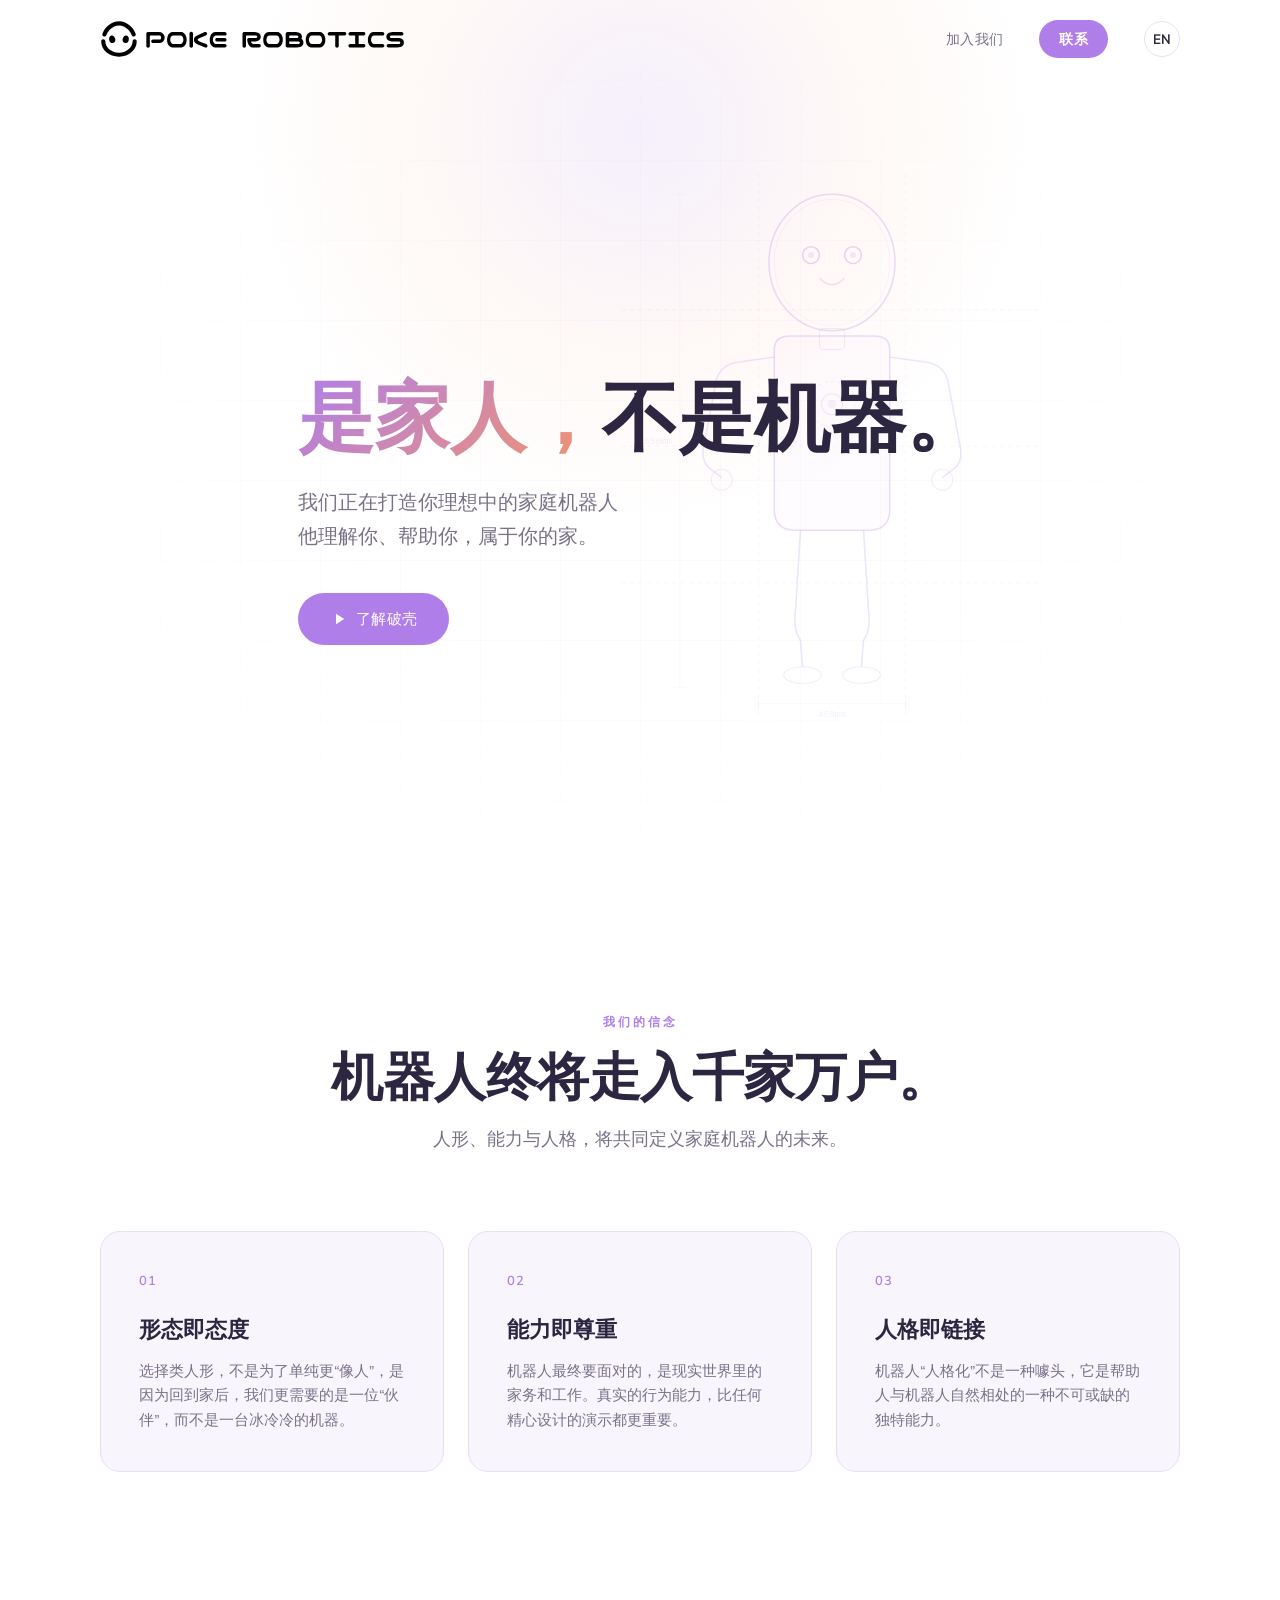
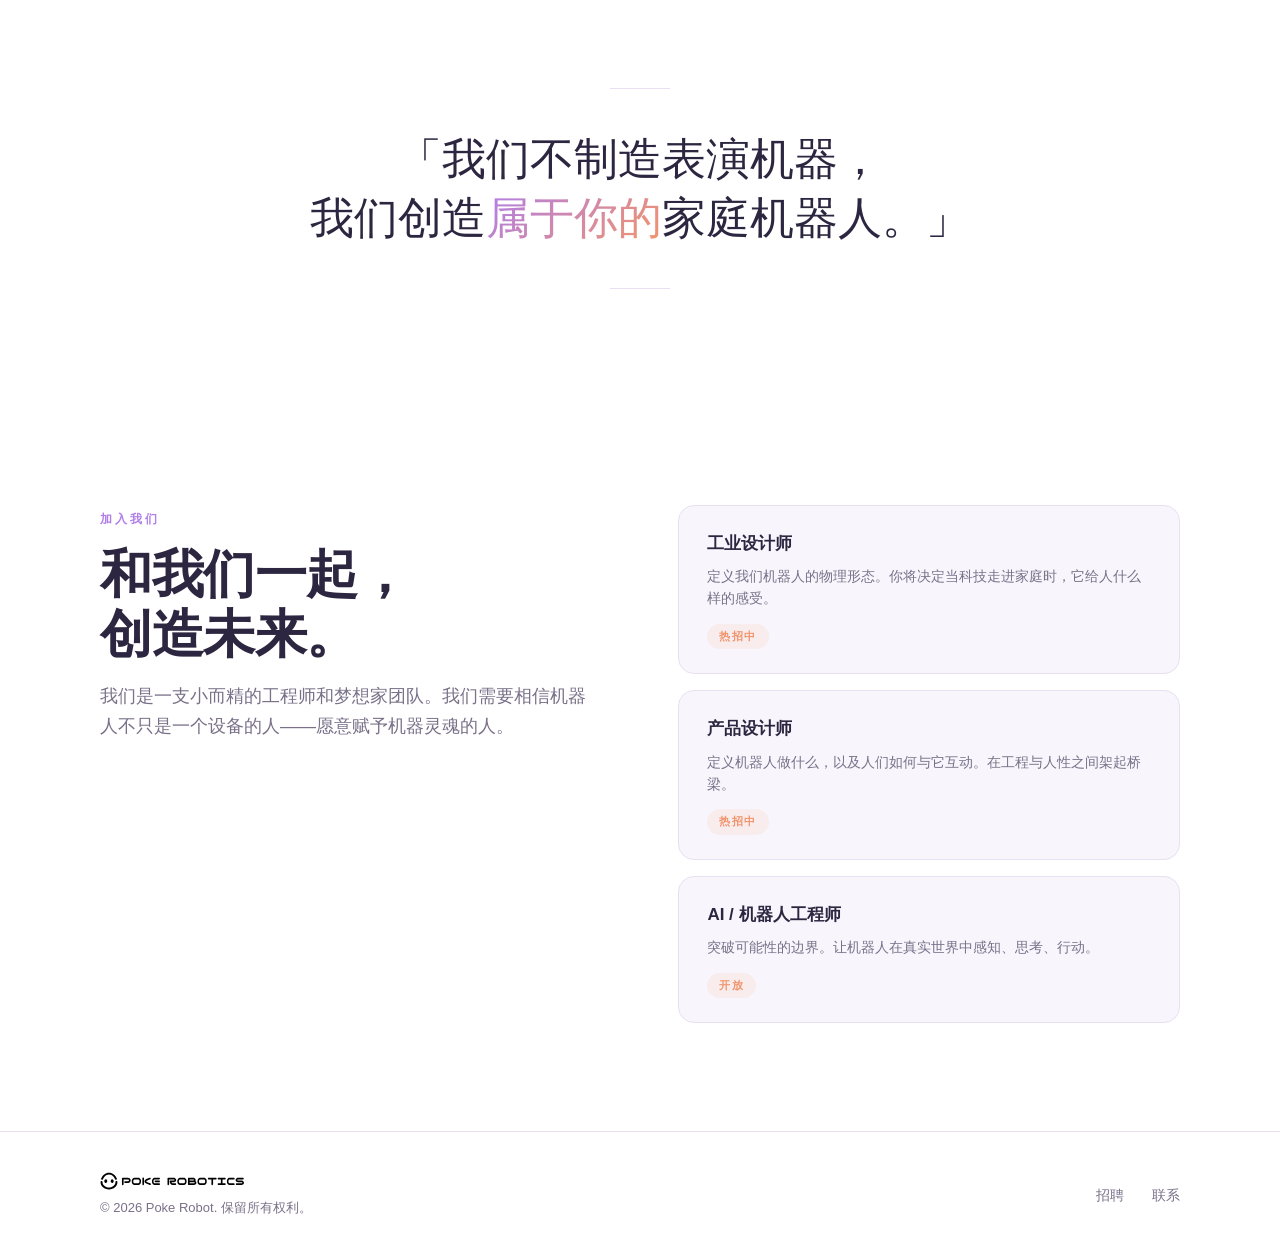
==== commit 5252cd79: "Simplify page: remove unused sections, clean up i18n, add SVG logo, default to Chinese" ====
--- a/website/index.html
+++ b/website/index.html
@@ -14,13 +14,11 @@
   <nav class="nav" id="nav">
     <div class="nav-inner">
       <a href="#" class="nav-logo">
-        <span class="logo-text">POKE ROBOT</span>
+        <img src="assets/pokelogonew.svg" alt="Poke Robot" class="logo-img">
       </a>
       <div class="nav-links">
-        <a href="#vision" data-i18n="nav.vision">Vision</a>
-        <a href="#film" data-i18n="nav.film">Film</a>
         <a href="#join" data-i18n="nav.join">Join Us</a>
-        <a href="#contact" class="nav-cta" data-i18n="nav.contact">Contact</a>
+        <a href="mailto:hello@pokerobot.com" class="nav-cta" data-i18n="nav.contact">Contact</a>
         <button class="lang-toggle" id="langToggle" aria-label="Switch language">中</button>
       </div>
       <div class="nav-right-mobile">
@@ -32,10 +30,8 @@
     </div>
     <!-- Mobile menu -->
     <div class="nav-mobile" id="navMobile">
-      <a href="#vision" data-i18n="nav.vision">Vision</a>
-      <a href="#film" data-i18n="nav.film">Film</a>
       <a href="#join" data-i18n="nav.join">Join Us</a>
-      <a href="#contact" data-i18n="nav.contact">Contact</a>
+      <a href="mailto:hello@pokerobot.com" data-i18n="nav.contact">Contact</a>
     </div>
   </nav>
 
@@ -47,19 +43,18 @@
     </div>
     <div class="container hero-content">
       <div class="hero-left">
-        <div class="hero-badge">
-          <span class="badge-dot"></span>
-          <span data-i18n="hero.badge">Something big is coming</span>
-        </div>
         <h1 class="hero-title" data-i18n-html="hero.title">
           Not a machine. <span class="hero-highlight">A companion that works.</span>
         </h1>
-        <p class="hero-subtitle" data-i18n="hero.subtitle">
+        <p class="hero-subtitle" data-i18n-html="hero.subtitle">
           We're building the home robot you've always imagined — one that 
           understands, helps, and belongs in your family.
         </p>
         <div class="hero-cta-group">
-          <a href="#film" class="btn btn-primary" data-i18n="hero.cta1">Watch Our Story</a>
+          <a href="#film" class="btn btn-primary">
+            <svg class="btn-play-icon" viewBox="0 0 24 24" fill="currentColor" width="18" height="18"><path d="M8 5v14l11-7z"/></svg>
+            <span data-i18n="hero.cta1">Watch Our Story</span>
+          </a>
         </div>
       </div>
       <div class="hero-right">
@@ -115,22 +110,6 @@
         </div>
       </div>
     </div>
-    <div class="hero-scroll-hint">
-      <span data-i18n="hero.scroll">Scroll</span>
-      <div class="scroll-line"></div>
-    </div>
-  </section>
-
-  <!-- Event Banner -->
-  <section class="event-banner">
-    <div class="container">
-      <div class="event-content">
-        <div class="event-label" data-i18n="event.label">Upcoming</div>
-        <h2 class="event-title" data-i18n="event.title">Our founder's film drops soon.</h2>
-        <p class="event-desc" data-i18n="event.desc">A story about why we left comfortable careers to build something that matters. Stay tuned.</p>
-        <div class="event-date" data-i18n="event.date">Spring 2026</div>
-      </div>
-    </div>
   </section>
 
   <!-- Vision -->
@@ -184,30 +163,6 @@
         "We don't build robots that perform.<br>
          We build robots that <em>belong</em>."
       </blockquote>
-    </div>
-  </section>
-
-  <!-- Film / Video Section -->
-  <section class="film" id="film">
-    <div class="container">
-      <div class="section-header">
-        <span class="section-label" data-i18n="film.label">Our Story</span>
-        <h2 class="section-title" data-i18n-html="film.title">Built in public,<br>from day one.</h2>
-        <p class="section-subtitle" data-i18n="film.subtitle">
-          Follow our founder's journey as we define the next generation 
-          of home robotics — openly, honestly, with nothing to hide.
-        </p>
-      </div>
-      <div class="video-placeholder">
-        <div class="video-inner">
-          <div class="play-button">
-            <svg viewBox="0 0 24 24" fill="currentColor">
-              <path d="M8 5v14l11-7z"/>
-            </svg>
-          </div>
-          <p class="video-coming" data-i18n="film.coming">Video coming Spring 2026</p>
-        </div>
-      </div>
     </div>
   </section>
 
@@ -245,76 +200,17 @@
     </div>
   </section>
 
-  <!-- Contact -->
-  <section class="contact" id="contact">
-    <div class="container">
-      <div class="contact-layout">
-        <div class="contact-info">
-          <span class="section-label" data-i18n="contact.label">Get In Touch</span>
-          <h2 class="section-title" data-i18n="contact.title">Let's talk.</h2>
-          <p class="section-subtitle" data-i18n="contact.subtitle">
-            Whether you want to join us, collaborate, or simply say hi — 
-            we'd love to hear from you.
-          </p>
-          <div class="contact-methods">
-            <div class="contact-item">
-              <span class="contact-label" data-i18n="contact.email">Email</span>
-              <a href="mailto:hello@pokerobot.com">hello@pokerobot.com</a>
-            </div>
-            <div class="contact-item">
-              <span class="contact-label" data-i18n="contact.wechat">WeChat Official</span>
-              <span data-i18n="contact.soon">Coming soon</span>
-            </div>
-            <div class="contact-item">
-              <span class="contact-label" data-i18n="contact.location">Location</span>
-              <span data-i18n="contact.locationVal">China</span>
-            </div>
-          </div>
-        </div>
-        <div class="contact-form-wrapper">
-          <form class="contact-form" id="contactForm">
-            <div class="form-group">
-              <label for="name" data-i18n="form.name">Name</label>
-              <input type="text" id="name" name="name" required data-i18n-placeholder="form.namePh" placeholder="Your name">
-            </div>
-            <div class="form-group">
-              <label for="email" data-i18n="form.email">Email</label>
-              <input type="email" id="email" name="email" required data-i18n-placeholder="form.emailPh" placeholder="you@example.com">
-            </div>
-            <div class="form-group">
-              <label for="interest" data-i18n="form.interest">I'm interested in...</label>
-              <select id="interest" name="interest">
-                <option value="general" data-i18n="form.opt1">General inquiry</option>
-                <option value="join" data-i18n="form.opt2">Joining the team</option>
-                <option value="collaborate" data-i18n="form.opt3">Collaboration</option>
-                <option value="invest" data-i18n="form.opt4">Investment</option>
-                <option value="media" data-i18n="form.opt5">Media / Press</option>
-              </select>
-            </div>
-            <div class="form-group">
-              <label for="message" data-i18n="form.message">Message</label>
-              <textarea id="message" name="message" rows="4" data-i18n-placeholder="form.messagePh" placeholder="Tell us what's on your mind..."></textarea>
-            </div>
-            <button type="submit" class="btn btn-primary btn-full" data-i18n="form.submit">Send Message</button>
-          </form>
-        </div>
-      </div>
-    </div>
-  </section>
-
   <!-- Footer -->
   <footer class="footer">
     <div class="container">
       <div class="footer-inner">
         <div class="footer-brand">
-          <span class="logo-text">POKE ROBOT</span>
+          <img src="assets/pokelogonew.svg" alt="Poke Robot" class="logo-img footer-logo-img">
           <p>&copy; 2026 Poke Robot. <span data-i18n="footer.rights">All rights reserved.</span></p>
         </div>
         <div class="footer-links">
-          <a href="#vision" data-i18n="nav.vision">Vision</a>
-          <a href="#film" data-i18n="footer.story">Our Story</a>
           <a href="#join" data-i18n="footer.careers">Careers</a>
-          <a href="#contact" data-i18n="nav.contact">Contact</a>
+          <a href="mailto:hello@pokerobot.com" data-i18n="nav.contact">Contact</a>
         </div>
       </div>
     </div>
--- a/website/styles/main.css
+++ b/website/styles/main.css
@@ -100,6 +100,15 @@
   color: var(--color-text);
 }
 
+.logo-img {
+  height: 38px;
+  width: auto;
+}
+
+.footer-logo-img {
+  height: 18px;
+}
+
 .nav-links {
   display: flex;
   align-items: center;
@@ -285,39 +294,7 @@
   height: 100%;
 }
 
-.hero-badge {
-  display: inline-flex;
-  align-items: center;
-  gap: 8px;
-  background: var(--color-accent-dim);
-  color: var(--color-accent-dark);
-  font-size: 13px;
-  font-weight: 600;
-  padding: 8px 18px;
-  border-radius: 100px;
-  border: 1px solid rgba(176, 126, 232, 0.2);
-  margin-bottom: 32px;
-  letter-spacing: 0.5px;
-  animation: badgeFade 1s ease-out;
-}
-
-.badge-dot {
-  width: 6px;
-  height: 6px;
-  background: var(--color-accent);
-  border-radius: 50%;
-  animation: dotPulse 2s ease-in-out infinite;
-}
-
-@keyframes dotPulse {
-  0%, 100% { opacity: 1; }
-  50% { opacity: 0.3; }
-}
-
-@keyframes badgeFade {
-  from { opacity: 0; transform: translateY(10px); }
-  to { opacity: 1; transform: translateY(0); }
-}
+
 
 .hero-title {
   font-family: var(--font-heading);
@@ -404,6 +381,7 @@
   background: var(--color-accent);
   color: #ffffff;
   border-radius: 100px;
+  gap: 8px;
 }
 
 .btn-primary:hover {
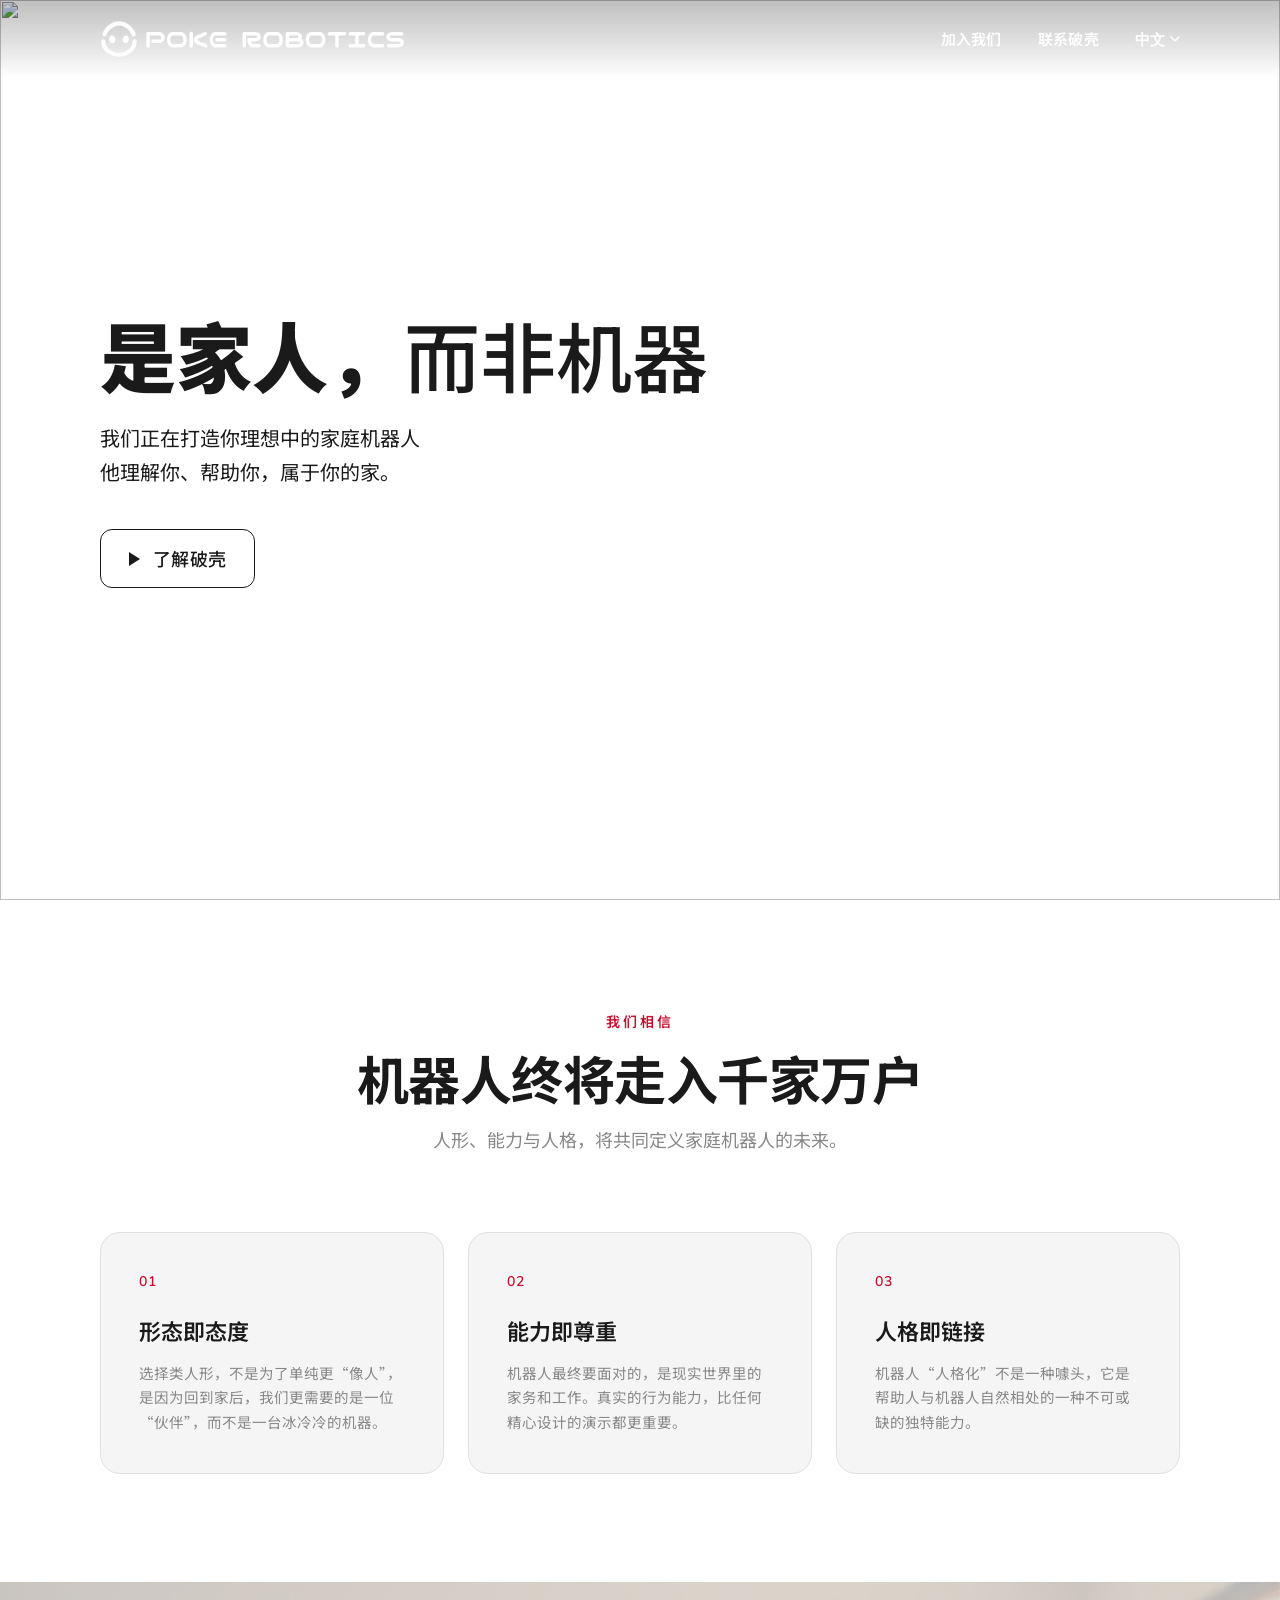
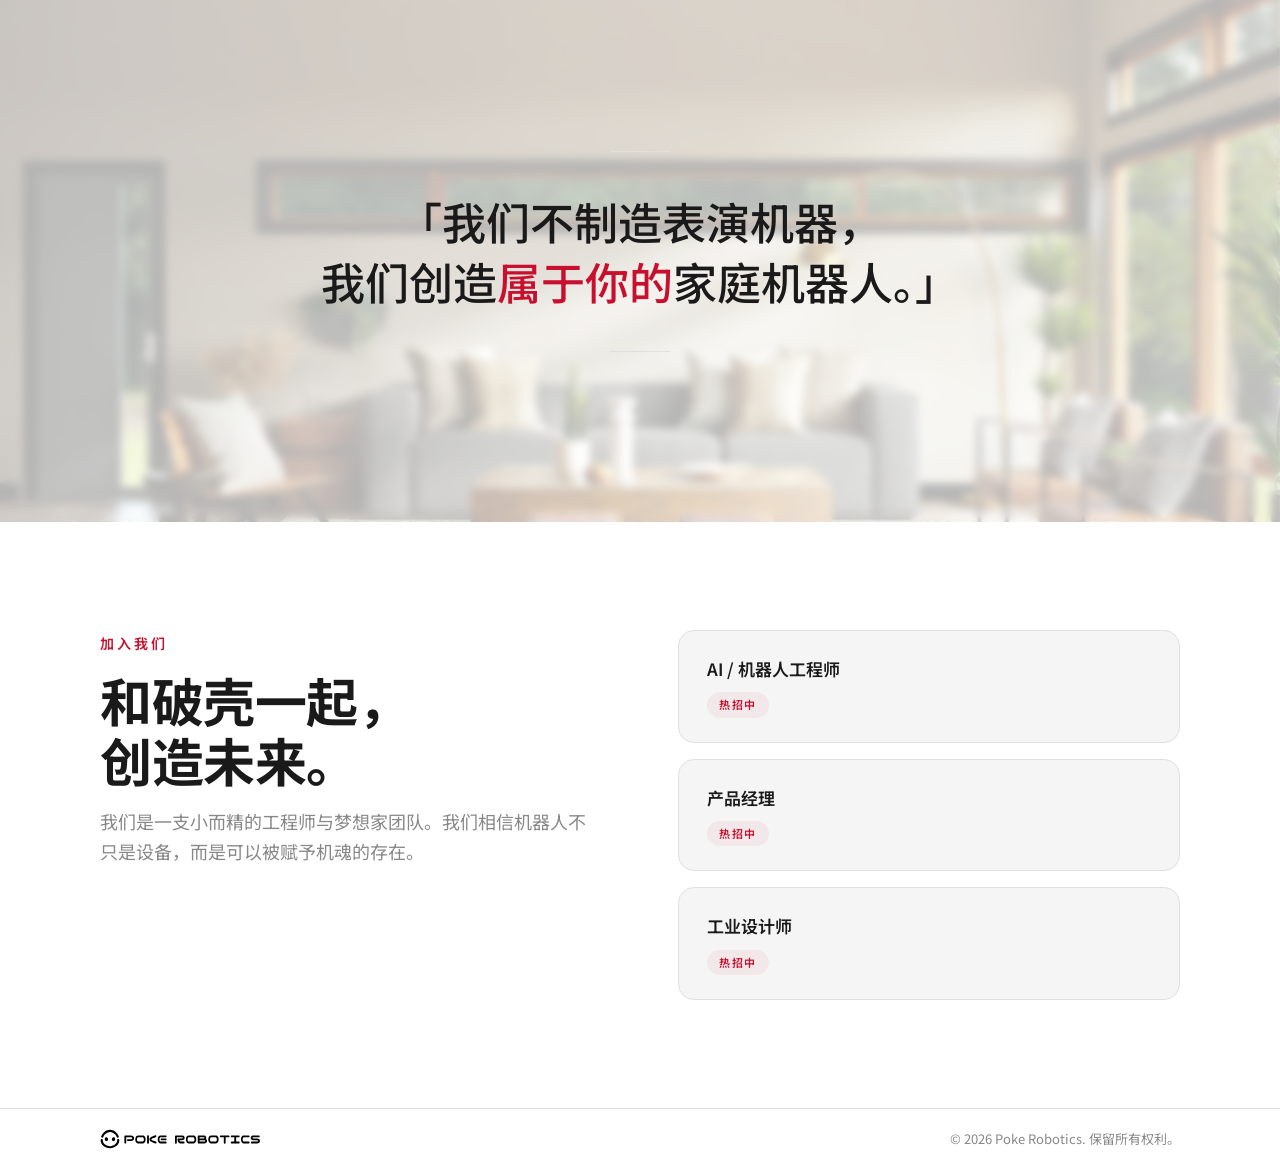
==== commit 9a59dc3f: "Website redesign: premium color scheme, mobile responsive, modals, i18n cleanup" ====
--- a/website/index.html
+++ b/website/index.html
@@ -3,26 +3,46 @@
 <head>
   <meta charset="UTF-8">
   <meta name="viewport" content="width=device-width, initial-scale=1.0">
-  <title>Poke Robot — The Robot That Belongs at Home</title>
+  <title>Poke Robotics — The Robot That Belongs at Home</title>
+  <link rel="icon" type="image/svg+xml" href="assets/pokeicon.svg">
   <link rel="stylesheet" href="styles/main.css">
   <link rel="preconnect" href="https://fonts.googleapis.com">
   <link rel="preconnect" href="https://fonts.gstatic.com" crossorigin>
-  <link href="https://fonts.googleapis.com/css2?family=Nunito:wght@400;500;600;700;800&family=Plus+Jakarta+Sans:wght@300;400;500;600;700&display=swap" rel="stylesheet">
+  <link href="https://fonts.googleapis.com/css2?family=Nunito:wght@400;500;600;700;800&family=Plus+Jakarta+Sans:wght@300;400;500;600;700&family=Noto+Sans+SC:wght@400;500;700;900&display=swap" rel="stylesheet">
 </head>
 <body>
   <!-- Navigation -->
   <nav class="nav" id="nav">
     <div class="nav-inner">
       <a href="#" class="nav-logo">
-        <img src="assets/pokelogonew.svg" alt="Poke Robot" class="logo-img">
+        <img src="assets/pokelogonew.svg" alt="Poke Robotics" class="logo-img logo-full">
+        <img src="assets/pokelogo2line.svg" alt="Poke Robotics" class="logo-img logo-icon">
       </a>
       <div class="nav-links">
         <a href="#join" data-i18n="nav.join">Join Us</a>
-        <a href="mailto:hello@pokerobot.com" class="nav-cta" data-i18n="nav.contact">Contact</a>
-        <button class="lang-toggle" id="langToggle" aria-label="Switch language">中</button>
+        <a href="#" class="contact-link" data-i18n="nav.contact">Contact</a>
+        <div class="lang-dropdown" id="langDropdown">
+          <button class="lang-dropdown-btn" aria-label="Switch language">
+            <span class="lang-current">中文</span>
+            <svg width="10" height="6" viewBox="0 0 10 6" fill="none"><path d="M1 1l4 4 4-4" stroke="currentColor" stroke-width="1.5" stroke-linecap="round" stroke-linejoin="round"/></svg>
+          </button>
+          <div class="lang-dropdown-menu">
+            <button class="lang-option" data-lang="zh">中文</button>
+            <button class="lang-option" data-lang="en">English</button>
+          </div>
+        </div>
       </div>
       <div class="nav-right-mobile">
-        <button class="lang-toggle" id="langToggleMobile" aria-label="Switch language">中</button>
+        <div class="lang-dropdown" id="langDropdownMobile">
+          <button class="lang-dropdown-btn" aria-label="Switch language">
+            <span class="lang-current">中文</span>
+            <svg width="10" height="6" viewBox="0 0 10 6" fill="none"><path d="M1 1l4 4 4-4" stroke="currentColor" stroke-width="1.5" stroke-linecap="round" stroke-linejoin="round"/></svg>
+          </button>
+          <div class="lang-dropdown-menu">
+            <button class="lang-option" data-lang="zh">中文</button>
+            <button class="lang-option" data-lang="en">English</button>
+          </div>
+        </div>
         <button class="nav-toggle" id="navToggle" aria-label="Toggle menu">
           <span></span><span></span><span></span>
         </button>
@@ -30,84 +50,38 @@
     </div>
     <!-- Mobile menu -->
     <div class="nav-mobile" id="navMobile">
-      <a href="#join" data-i18n="nav.join">Join Us</a>
-      <a href="mailto:hello@pokerobot.com" data-i18n="nav.contact">Contact</a>
+      <div class="nav-mobile-items">
+        <a href="#vision" class="nav-mobile-link">
+          <span class="nav-mobile-num">01</span>
+          <span class="nav-mobile-text" data-i18n="nav.join">Join Us</span>
+        </a>
+        <a href="#" class="nav-mobile-link contact-link">
+          <span class="nav-mobile-num">02</span>
+          <span class="nav-mobile-text" data-i18n="nav.contact">Contact</span>
+        </a>
+      </div>
     </div>
   </nav>
 
   <!-- Hero -->
   <section class="hero">
-    <div class="hero-bg-effects">
-      <div class="hero-glow"></div>
-      <div class="hero-grid"></div>
+    <div class="hero-bg">
+      <img src="assets/bg.png" alt="" class="hero-bg-img hero-bg-desktop">
+      <img src="assets/bgmobile.png" alt="" class="hero-bg-img hero-bg-mobile">
     </div>
     <div class="container hero-content">
-      <div class="hero-left">
-        <h1 class="hero-title" data-i18n-html="hero.title">
-          Not a machine. <span class="hero-highlight">A companion that works.</span>
-        </h1>
-        <p class="hero-subtitle" data-i18n-html="hero.subtitle">
-          We're building the home robot you've always imagined — one that 
-          understands, helps, and belongs in your family.
-        </p>
-        <div class="hero-cta-group">
-          <a href="#film" class="btn btn-primary">
-            <svg class="btn-play-icon" viewBox="0 0 24 24" fill="currentColor" width="18" height="18"><path d="M8 5v14l11-7z"/></svg>
-            <span data-i18n="hero.cta1">Watch Our Story</span>
-          </a>
-        </div>
-      </div>
-      <div class="hero-right">
-        <div class="hero-blueprint">
-          <!-- Robot rendering placeholder -->
-          <svg class="blueprint-robot" viewBox="0 0 400 520" fill="none" xmlns="http://www.w3.org/2000/svg">
-            <!-- Grid lines -->
-            <line x1="0" y1="130" x2="400" y2="130" stroke="currentColor" stroke-opacity="0.08" stroke-dasharray="4 4"/>
-            <line x1="0" y1="260" x2="400" y2="260" stroke="currentColor" stroke-opacity="0.08" stroke-dasharray="4 4"/>
-            <line x1="0" y1="390" x2="400" y2="390" stroke="currentColor" stroke-opacity="0.08" stroke-dasharray="4 4"/>
-            <line x1="130" y1="0" x2="130" y2="520" stroke="currentColor" stroke-opacity="0.08" stroke-dasharray="4 4"/>
-            <line x1="270" y1="0" x2="270" y2="520" stroke="currentColor" stroke-opacity="0.08" stroke-dasharray="4 4"/>
-            <!-- Head -->
-            <ellipse cx="200" cy="85" rx="60" ry="65" stroke="currentColor" stroke-opacity="0.25" stroke-width="1.5"/>
-            <ellipse cx="200" cy="85" rx="55" ry="60" stroke="currentColor" stroke-opacity="0.08" stroke-width="1"/>
-            <!-- Eyes -->
-            <circle cx="180" cy="78" r="8" stroke="currentColor" stroke-opacity="0.3" stroke-width="1.5"/>
-            <circle cx="220" cy="78" r="8" stroke="currentColor" stroke-opacity="0.3" stroke-width="1.5"/>
-            <circle cx="180" cy="78" r="3" fill="currentColor" fill-opacity="0.15"/>
-            <circle cx="220" cy="78" r="3" fill="currentColor" fill-opacity="0.15"/>
-            <!-- Mouth -->
-            <path d="M188 100 Q200 112 212 100" stroke="currentColor" stroke-opacity="0.2" stroke-width="1.5" fill="none"/>
-            <!-- Neck -->
-            <rect x="188" y="148" width="24" height="20" rx="4" stroke="currentColor" stroke-opacity="0.15" stroke-width="1"/>
-            <!-- Body / Torso -->
-            <path d="M145 168 L145 320 Q145 340 165 340 L235 340 Q255 340 255 320 L255 168 Q255 155 240 155 L160 155 Q145 155 145 168Z" stroke="currentColor" stroke-opacity="0.25" stroke-width="1.5" fill="currentColor" fill-opacity="0.02"/>
-            <!-- Chest detail -->
-            <circle cx="200" cy="220" r="22" stroke="currentColor" stroke-opacity="0.12" stroke-width="1" stroke-dasharray="3 3"/>
-            <circle cx="200" cy="220" r="10" stroke="currentColor" stroke-opacity="0.18" stroke-width="1"/>
-            <circle cx="200" cy="220" r="4" fill="currentColor" fill-opacity="0.1"/>
-            <!-- Left arm -->
-            <path d="M145 175 L110 180 Q95 182 90 196 L78 260 Q75 272 82 280 L95 290" stroke="currentColor" stroke-opacity="0.2" stroke-width="1.5" fill="none"/>
-            <circle cx="95" cy="292" r="10" stroke="currentColor" stroke-opacity="0.15" stroke-width="1"/>
-            <!-- Right arm -->
-            <path d="M255 175 L290 180 Q305 182 310 196 L322 260 Q325 272 318 280 L305 290" stroke="currentColor" stroke-opacity="0.2" stroke-width="1.5" fill="none"/>
-            <circle cx="305" cy="292" r="10" stroke="currentColor" stroke-opacity="0.15" stroke-width="1"/>
-            <!-- Left leg -->
-            <path d="M170 340 L165 420 Q163 435 170 445 L172 470" stroke="currentColor" stroke-opacity="0.2" stroke-width="1.5" fill="none"/>
-            <ellipse cx="172" cy="478" rx="18" ry="8" stroke="currentColor" stroke-opacity="0.15" stroke-width="1"/>
-            <!-- Right leg -->
-            <path d="M230 340 L235 420 Q237 435 230 445 L228 470" stroke="currentColor" stroke-opacity="0.2" stroke-width="1.5" fill="none"/>
-            <ellipse cx="228" cy="478" rx="18" ry="8" stroke="currentColor" stroke-opacity="0.15" stroke-width="1"/>
-            <!-- Dimension annotations -->
-            <line x1="55" y1="20" x2="55" y2="490" stroke="currentColor" stroke-opacity="0.1" stroke-width="0.5"/>
-            <line x1="50" y1="20" x2="60" y2="20" stroke="currentColor" stroke-opacity="0.1" stroke-width="0.5"/>
-            <line x1="50" y1="490" x2="60" y2="490" stroke="currentColor" stroke-opacity="0.1" stroke-width="0.5"/>
-            <text x="48" y="258" fill="currentColor" fill-opacity="0.12" font-size="9" text-anchor="end" font-family="monospace">1650mm</text>
-            <line x1="130" y1="505" x2="270" y2="505" stroke="currentColor" stroke-opacity="0.1" stroke-width="0.5"/>
-            <line x1="130" y1="500" x2="130" y2="510" stroke="currentColor" stroke-opacity="0.1" stroke-width="0.5"/>
-            <line x1="270" y1="500" x2="270" y2="510" stroke="currentColor" stroke-opacity="0.1" stroke-width="0.5"/>
-            <text x="200" y="518" fill="currentColor" fill-opacity="0.12" font-size="9" text-anchor="middle" font-family="monospace">450mm</text>
-          </svg>
-        </div>
+      <h1 class="hero-title" data-i18n-html="hero.title">
+        Not a machine. <span class="hero-highlight">A companion that works.</span>
+      </h1>
+      <p class="hero-subtitle" data-i18n-html="hero.subtitle">
+        We're building the home robot you've always imagined — one that 
+        understands, helps, and belongs in your family.
+      </p>
+      <div class="hero-cta-group">
+        <a href="#" class="btn btn-primary" id="videoBtn">
+          <svg class="btn-play-icon" viewBox="0 0 24 24" fill="currentColor" width="24" height="24"><path d="M8 5v14l11-7z"/></svg>
+          <span data-i18n="hero.cta1">Watch Our Story</span>
+        </a>
       </div>
     </div>
   </section>
@@ -158,7 +132,9 @@
 
   <!-- Manifesto -->
   <section class="manifesto">
-    <div class="container">
+    <img src="assets/banner.png" alt="" class="manifesto-bg-img">
+    <div class="manifesto-overlay"></div>
+    <div class="container manifesto-content">
       <blockquote class="manifesto-quote" data-i18n-html="manifesto.quote">
         "We don't build robots that perform.<br>
          We build robots that <em>belong</em>."
@@ -181,19 +157,16 @@
         </div>
         <div class="join-roles">
           <div class="role-card">
+            <h3 data-i18n="join.r3.title">AI / Robotics Engineer</h3>
+            <span class="role-tag" data-i18n="join.open">Open</span>
+          </div>
+          <div class="role-card">
+            <h3 data-i18n="join.r2.title">Product Manager</h3>
+            <span class="role-tag" data-i18n="join.hiring">Actively Hiring</span>
+          </div>
+          <div class="role-card">
             <h3 data-i18n="join.r1.title">Industrial Designer</h3>
-            <p data-i18n="join.r1.desc">Shape the physical form of our robot. You'll define how technology feels when it enters a home.</p>
             <span class="role-tag" data-i18n="join.hiring">Actively Hiring</span>
-          </div>
-          <div class="role-card">
-            <h3 data-i18n="join.r2.title">Product Designer</h3>
-            <p data-i18n="join.r2.desc">Help define what our robot does and how people interact with it. Bridge engineering and humanity.</p>
-            <span class="role-tag" data-i18n="join.hiring">Actively Hiring</span>
-          </div>
-          <div class="role-card">
-            <h3 data-i18n="join.r3.title">AI / Robotics Engineer</h3>
-            <p data-i18n="join.r3.desc">Push the boundaries of what's possible. Make the robot see, think, and act in the real world.</p>
-            <span class="role-tag" data-i18n="join.open">Open</span>
           </div>
         </div>
       </div>
@@ -204,17 +177,56 @@
   <footer class="footer">
     <div class="container">
       <div class="footer-inner">
-        <div class="footer-brand">
-          <img src="assets/pokelogonew.svg" alt="Poke Robot" class="logo-img footer-logo-img">
-          <p>&copy; 2026 Poke Robot. <span data-i18n="footer.rights">All rights reserved.</span></p>
-        </div>
-        <div class="footer-links">
-          <a href="#join" data-i18n="footer.careers">Careers</a>
-          <a href="mailto:hello@pokerobot.com" data-i18n="nav.contact">Contact</a>
-        </div>
+        <img src="assets/pokelogonew.svg" alt="Poke Robotics" class="footer-logo-img footer-logo-full">
+        <img src="assets/pokelogo2line.svg" alt="Poke Robotics" class="footer-logo-img footer-logo-mobile">
+        <p>&copy; 2026 Poke Robotics. <span data-i18n="footer.rights">All rights reserved.</span></p>
       </div>
     </div>
   </footer>
+
+  <!-- Video Modal -->
+  <div class="video-modal" id="videoModal">
+    <div class="video-modal-overlay"></div>
+    <div class="video-modal-container">
+      <button class="video-modal-close" id="videoModalClose" aria-label="Close">
+        <svg width="24" height="24" viewBox="0 0 24 24" fill="none" stroke="currentColor" stroke-width="2" stroke-linecap="round"><path d="M18 6L6 18M6 6l12 12"/></svg>
+      </button>
+      <div class="video-modal-content">
+        <div class="video-placeholder-modal">
+          <svg width="48" height="48" viewBox="0 0 24 24" fill="none" stroke="currentColor" stroke-width="1.5" stroke-linecap="round" stroke-linejoin="round"><polygon points="23 7 16 12 23 17 23 7"/><rect x="1" y="5" width="15" height="14" rx="2" ry="2"/></svg>
+          <p data-i18n="modal.videoWaiting">Video coming soon, stay tuned.</p>
+        </div>
+      </div>
+    </div>
+  </div>
+
+  <!-- Contact Modal -->
+  <div class="contact-modal" id="contactModal">
+    <div class="contact-modal-overlay"></div>
+    <div class="contact-modal-container">
+      <button class="video-modal-close" id="contactModalClose" aria-label="Close">
+        <svg width="24" height="24" viewBox="0 0 24 24" fill="none" stroke="currentColor" stroke-width="2" stroke-linecap="round"><path d="M18 6L6 18M6 6l12 12"/></svg>
+      </button>
+      <div class="contact-modal-body">
+        <h3 data-i18n="contact.modalTitle">Contact Us</h3>
+        <form class="contact-modal-form" id="contactModalForm">
+          <div class="modal-form-group">
+            <label data-i18n="contact.subject">Subject</label>
+            <input type="text" id="contactSubject" required data-i18n-placeholder="contact.subjectPh">
+          </div>
+          <div class="modal-form-group">
+            <label data-i18n="contact.phone">Phone</label>
+            <input type="tel" id="contactPhone" data-i18n-placeholder="contact.phonePh">
+          </div>
+          <div class="modal-form-group">
+            <label data-i18n="contact.body">Message</label>
+            <textarea id="contactBody" rows="5" required data-i18n-placeholder="contact.bodyPh"></textarea>
+          </div>
+          <button type="submit" class="btn btn-submit" data-i18n="contact.send">Send</button>
+        </form>
+      </div>
+    </div>
+  </div>
 
   <script src="scripts/i18n.js"></script>
   <script src="scripts/main.js"></script>
--- a/website/styles/main.css
+++ b/website/styles/main.css
@@ -1,5 +1,5 @@
 /* ========================================
-   Poke Robot — Landing Page Styles
+   Poke Robotics — Landing Page Styles
    ======================================== */
 
 /* Reset & Base */
@@ -11,16 +11,16 @@
 
 :root {
   --color-bg: #ffffff;
-  --color-surface: #f8f6fc;
-  --color-surface-2: #f0ecf7;
-  --color-border: #e8e0f0;
-  --color-text: #2d2640;
-  --color-text-secondary: #7a7189;
-  --color-accent: #b07ee8;
-  --color-accent-dim: rgba(176, 126, 232, 0.12);
-  --color-accent-dark: #9261d0;
-  --color-warm: #f2946b;
-  --color-warm-dim: rgba(242, 148, 107, 0.1);
+  --color-surface: #f5f5f5;
+  --color-surface-2: #ededed;
+  --color-border: #e0e0e0;
+  --color-text: #1a1a1a;
+  --color-text-secondary: #888888;
+  --color-accent: #c8102e;
+  --color-accent-dim: rgba(200, 16, 46, 0.06);
+  --color-accent-dark: #a50d24;
+  --color-warm: #c8102e;
+  --color-warm-dim: rgba(200, 16, 46, 0.06);
   --font-heading: 'Nunito', sans-serif;
   --font-body: 'Plus Jakarta Sans', sans-serif;
   --container-max: 1200px;
@@ -65,16 +65,17 @@
   right: 0;
   z-index: 100;
   padding: 20px 0;
+  background: linear-gradient(to bottom, rgba(0, 0, 0, 0.25) 0%, rgba(0, 0, 0, 0.08) 70%, transparent 100%);
   transition: background 0.3s, padding 0.3s, backdrop-filter 0.3s;
 }
 
 .nav.scrolled {
-  background: rgba(255, 255, 255, 0.9);
+  background: rgba(255, 255, 255, 0.85);
   backdrop-filter: blur(20px);
   -webkit-backdrop-filter: blur(20px);
   padding: 12px 0;
   border-bottom: 1px solid var(--color-border);
-  box-shadow: 0 2px 20px rgba(45, 38, 64, 0.06);
+  box-shadow: 0 2px 20px rgba(0, 0, 0, 0.06);
 }
 
 .nav-inner {
@@ -84,6 +85,8 @@
   display: flex;
   align-items: center;
   justify-content: space-between;
+  position: relative;
+  z-index: 101;
 }
 
 .nav-logo {
@@ -105,8 +108,12 @@
   width: auto;
 }
 
+.nav .logo-img {
+  filter: brightness(0) invert(1);
+}
+
 .footer-logo-img {
-  height: 18px;
+  height: 20px;
 }
 
 .nav-links {
@@ -116,51 +123,124 @@
 }
 
 .nav-links a {
-  font-size: 14px;
-  font-weight: 400;
-  color: var(--color-text-secondary);
+  font-size: 15px;
+  font-weight: 600;
+  color: #ffffff;
   transition: color 0.2s;
   letter-spacing: 0.3px;
 }
 
 .nav-links a:hover {
-  color: var(--color-text);
-}
-
-.nav-cta {
-  background: var(--color-accent);
-  color: #ffffff !important;
-  padding: 8px 20px;
-  border-radius: 100px;
-  font-weight: 600 !important;
-  transition: background 0.2s, transform 0.2s !important;
-}
-
-.nav-cta:hover {
-  background: var(--color-accent-dark);
-  color: #ffffff !important;
-  transform: translateY(-1px);
-}
-
-/* ---- Language Toggle ---- */
-.lang-toggle {
-  width: 36px;
-  height: 36px;
-  border-radius: 50%;
-  border: 1.5px solid var(--color-border);
+  color: #ffffff;
+}
+
+.nav.scrolled .logo-img {
+  filter: invert(10%) sepia(90%) saturate(6000%) hue-rotate(350deg) brightness(70%) contrast(115%);
+}
+
+.nav.scrolled .nav-links a {
+  color: #333333;
+}
+
+.nav.scrolled .nav-links a:hover {
+  color: #333333;
+}
+
+.nav.scrolled .lang-dropdown-btn {
+  color: var(--color-text-secondary);
+}
+
+.nav.scrolled .nav-toggle span {
+  background: var(--color-text);
+}
+
+/* ---- Language Dropdown ---- */
+.lang-dropdown {
+  position: relative;
+}
+
+.lang-dropdown-btn {
+  display: flex;
+  align-items: center;
+  gap: 5px;
+  padding: 6px 0;
+  border: none;
   background: transparent;
-  color: var(--color-text);
-  font-size: 13px;
+  color: #ffffff;
+  font-size: 15px;
   font-weight: 600;
   cursor: pointer;
-  transition: border-color 0.2s, background 0.2s;
+  transition: color 0.2s;
   font-family: var(--font-body);
 }
 
-.lang-toggle:hover {
-  border-color: var(--color-accent);
-  background: var(--color-accent-dim);
-  color: var(--color-accent-dark);
+.lang-dropdown-btn:hover {
+  color: #ffffff;
+}
+
+.lang-dropdown-btn svg {
+  transition: transform 0.2s;
+}
+
+.lang-dropdown.open .lang-dropdown-btn svg {
+  transform: rotate(180deg);
+}
+
+.lang-dropdown-menu {
+  position: absolute;
+  top: calc(100% + 8px);
+  right: 0;
+  min-width: 120px;
+  background: rgba(255, 255, 255, 0.95);
+  backdrop-filter: blur(20px);
+  -webkit-backdrop-filter: blur(20px);
+  border-radius: 12px;
+  border: 1px solid var(--color-border);
+  box-shadow: 0 8px 30px rgba(0, 0, 0, 0.12);
+  padding: 6px;
+  opacity: 0;
+  visibility: hidden;
+  transform: translateY(-4px);
+  transition: opacity 0.2s, visibility 0.2s, transform 0.2s;
+}
+
+.lang-dropdown.open .lang-dropdown-menu {
+  opacity: 1;
+  visibility: visible;
+  transform: translateY(0);
+}
+
+.lang-option {
+  display: block;
+  width: 100%;
+  padding: 8px 14px;
+  border: none;
+  background: transparent;
+  color: var(--color-text);
+  font-size: 13px;
+  font-weight: 500;
+  font-family: var(--font-body);
+  text-align: left;
+  cursor: pointer;
+  border-radius: 8px;
+  transition: background 0.15s;
+}
+
+.lang-option:hover {
+  background: var(--color-surface);
+}
+
+.lang-option.active {
+  color: var(--color-text);
+  font-weight: 600;
+}
+
+.nav.scrolled .lang-dropdown-btn {
+  color: #333333;
+}
+
+.nav.scrolled .lang-dropdown-btn:hover {
+  color: #333333;
 }
 
 .nav-right-mobile {
@@ -182,7 +262,7 @@
 .nav-toggle span {
   width: 22px;
   height: 2px;
-  background: var(--color-text);
+  background: #ffffff;
   border-radius: 2px;
   transition: transform 0.3s, opacity 0.3s;
 }
@@ -200,98 +280,109 @@
 }
 
 .nav-mobile {
-  display: none;
+  position: fixed;
+  inset: 0;
+  z-index: 99;
+  background: #ffffff;
+  display: flex;
   flex-direction: column;
-  padding: 20px clamp(20px, 5vw, 60px);
-  gap: 16px;
-}
-
-.nav-mobile a {
-  font-size: 16px;
+  justify-content: center;
+  padding: 100px clamp(28px, 8vw, 60px) 60px;
+  opacity: 0;
+  visibility: hidden;
+  transition: opacity 0.4s ease, visibility 0.4s ease;
+}
+
+.nav-mobile.active {
+  opacity: 1;
+  visibility: visible;
+}
+
+.nav-mobile-items {
+  display: flex;
+  flex-direction: column;
+}
+
+.nav-mobile-link {
+  display: flex;
+  align-items: center;
+  gap: 20px;
+  padding: 28px 0;
+  border-bottom: 1px solid #e8e8e8;
+  text-decoration: none;
+  color: var(--color-text);
+  transform: translateY(20px);
+  opacity: 0;
+  transition: transform 0.4s ease, opacity 0.4s ease;
+}
+
+.nav-mobile.active .nav-mobile-link {
+  transform: translateY(0);
+  opacity: 1;
+}
+
+.nav-mobile.active .nav-mobile-link:nth-child(1) { transition-delay: 0.1s; }
+.nav-mobile.active .nav-mobile-link:nth-child(2) { transition-delay: 0.18s; }
+.nav-mobile.active .nav-mobile-link:nth-child(3) { transition-delay: 0.26s; }
+
+.nav-mobile-num {
+  font-size: 14px;
+  font-weight: 400;
   color: var(--color-text-secondary);
-  padding: 8px 0;
-  border-bottom: 1px solid var(--color-border);
+  min-width: 28px;
+}
+
+.nav-mobile-text {
+  font-family: var(--font-heading);
+  font-size: 32px;
+  font-weight: 700;
+  text-transform: uppercase;
+  letter-spacing: 1px;
+}
+
+/* Toggle button color in active mobile menu */
+.nav-toggle.active span {
+  background: var(--color-text);
+}
+
+.nav.menu-open {
+  background: transparent;
+}
+
+.nav.menu-open .logo-img {
+  filter: none;
+}
+
+.nav.menu-open .lang-dropdown-btn {
+  color: var(--color-text);
 }
 
 /* ---- Hero ---- */
 .hero {
   position: relative;
-  min-height: 100vh;
+  height: 100vh;
   display: flex;
   align-items: center;
   overflow: hidden;
 }
 
-.hero-bg-effects {
+.hero-bg {
   position: absolute;
   inset: 0;
-  pointer-events: none;
-}
-
-.hero-glow {
-  position: absolute;
-  top: -30%;
-  left: 50%;
-  transform: translateX(-50%);
-  width: 800px;
-  height: 800px;
-  background: radial-gradient(
-    circle,
-    rgba(176, 126, 232, 0.12) 0%,
-    rgba(242, 148, 107, 0.06) 40%,
-    transparent 70%
-  );
-  border-radius: 50%;
-  animation: glowPulse 8s ease-in-out infinite;
-}
-
-@keyframes glowPulse {
-  0%, 100% { opacity: 1; transform: translateX(-50%) scale(1); }
-  50% { opacity: 0.7; transform: translateX(-50%) scale(1.1); }
-}
-
-.hero-grid {
-  position: absolute;
-  inset: 0;
-  background-image: 
-    linear-gradient(rgba(176, 126, 232, 0.04) 1px, transparent 1px),
-    linear-gradient(90deg, rgba(176, 126, 232, 0.04) 1px, transparent 1px);
-  background-size: 80px 80px;
-  mask-image: radial-gradient(ellipse at center, black 30%, transparent 70%);
-  -webkit-mask-image: radial-gradient(ellipse at center, black 30%, transparent 70%);
+  z-index: 0;
+}
+
+.hero-bg-img {
+  width: 100%;
+  height: 100%;
+  object-fit: cover;
 }
 
 .hero-content {
   position: relative;
   z-index: 1;
-  padding-top: 120px;
-}
-
-.hero-left {
-  position: relative;
-  z-index: 2;
-}
-
-.hero-right {
-  position: absolute;
-  right: 0;
-  top: 50%;
-  transform: translateY(-50%);
-  z-index: 1;
-  pointer-events: none;
-}
-
-.hero-blueprint {
-  width: 420px;
-  aspect-ratio: 400 / 520;
-  color: var(--color-accent);
-  opacity: 0.5;
-  animation: titleFade 1.2s ease-out 0.5s both;
-}
-
-.blueprint-robot {
+  text-align: left;
   width: 100%;
-  height: 100%;
 }
 
 
@@ -299,18 +390,18 @@
 .hero-title {
   font-family: var(--font-heading);
   font-size: clamp(40px, 7vw, 76px);
-  font-weight: 800;
+  font-weight: 500;
   line-height: 1.12;
   letter-spacing: -1px;
   margin-bottom: 24px;
+  color: var(--color-text);
   animation: titleFade 1s ease-out 0.15s both;
 }
 
 .hero-highlight {
-  background: linear-gradient(135deg, var(--color-accent), var(--color-warm));
-  -webkit-background-clip: text;
-  -webkit-text-fill-color: transparent;
-  background-clip: text;
+  color: var(--color-text);
+  -webkit-text-fill-color: var(--color-text);
+  font-weight: 900;
 }
 
 @keyframes titleFade {
@@ -320,8 +411,8 @@
 
 .hero-subtitle {
   font-size: clamp(16px, 2vw, 20px);
-  color: var(--color-text-secondary);
-  max-width: 560px;
+  color: var(--color-text);
+  max-width: 680px;
   line-height: 1.7;
   margin-bottom: 40px;
   animation: titleFade 1s ease-out 0.3s both;
@@ -367,9 +458,9 @@
   display: inline-flex;
   align-items: center;
   justify-content: center;
-  padding: 14px 32px;
+  padding: 14px 28px 14px 20px;
   border-radius: 10px;
-  font-size: 15px;
+  font-size: 18px;
   font-weight: 500;
   cursor: pointer;
   transition: all 0.25s;
@@ -378,16 +469,19 @@
 }
 
 .btn-primary {
-  background: var(--color-accent);
-  color: #ffffff;
-  border-radius: 100px;
+  background: transparent;
+  color: var(--color-text);
+  border: 1.5px solid var(--color-text);
+  border-radius: 12px;
   gap: 8px;
+  backdrop-filter: blur(10px);
+  -webkit-backdrop-filter: blur(10px);
 }
 
 .btn-primary:hover {
-  background: var(--color-accent-dark);
+  background: rgba(0, 0, 0, 0.05);
   transform: translateY(-2px);
-  box-shadow: 0 8px 30px rgba(176, 126, 232, 0.25);
+  box-shadow: none;
 }
 
 .btn-ghost {
@@ -398,9 +492,9 @@
 }
 
 .btn-ghost:hover {
-  border-color: var(--color-accent);
+  border-color: var(--color-text);
   background: var(--color-surface);
-  color: var(--color-accent-dark);
+  color: var(--color-text);
 }
 
 .btn-full {
@@ -414,8 +508,8 @@
 }
 
 .event-content {
-  background: linear-gradient(135deg, rgba(176, 126, 232, 0.06), rgba(242, 148, 107, 0.05));
-  border: 1px solid rgba(176, 126, 232, 0.15);
+  background: linear-gradient(135deg, rgba(200, 16, 46, 0.04), rgba(0, 0, 0, 0.02));
+  border: 1px solid rgba(200, 16, 46, 0.1);
   border-radius: 24px;
   padding: clamp(32px, 5vw, 56px);
   text-align: center;
@@ -474,7 +568,7 @@
 
 .section-label {
   display: inline-block;
-  font-size: 12px;
+  font-size: 14px;
   font-weight: 600;
   text-transform: uppercase;
   letter-spacing: 3px;
@@ -515,18 +609,18 @@
   border: 1px solid var(--color-border);
   border-radius: 20px;
   padding: clamp(28px, 3vw, 40px);
-  transition: border-color 0.3s, transform 0.3s, box-shadow 0.3s;
+  transition: border-color 0.3s ease, transform 0.35s cubic-bezier(0.25, 0.46, 0.45, 0.94), box-shadow 0.35s ease;
 }
 
 .value-card:hover {
-  border-color: var(--color-accent);
-  transform: translateY(-4px);
-  box-shadow: 0 12px 40px rgba(176, 126, 232, 0.1);
+  border-color: #ccc;
+  transform: translateY(-6px);
+  box-shadow: 0 12px 40px rgba(0, 0, 0, 0.06);
 }
 
 .value-number {
   font-family: var(--font-heading);
-  font-size: 13px;
+  font-size: 14px;
   font-weight: 600;
   color: var(--color-accent);
   letter-spacing: 1px;
@@ -548,8 +642,37 @@
 
 /* ---- Manifesto ---- */
 .manifesto {
-  padding: var(--section-py) 0;
+  min-height: 60vh;
+  display: flex;
+  align-items: center;
+  justify-content: center;
   text-align: center;
+  position: relative;
+  overflow: hidden;
+}
+
+.manifesto-bg-img {
+  position: absolute;
+  inset: -20% 0;
+  width: 100%;
+  height: 140%;
+  object-fit: cover;
+  z-index: 0;
+  will-change: transform;
+}
+
+.manifesto-overlay {
+  position: absolute;
+  inset: 0;
+  background: rgba(255, 255, 255, 0.7);
+  backdrop-filter: blur(4px);
+  -webkit-backdrop-filter: blur(4px);
+  z-index: 1;
+}
+
+.manifesto-content {
+  position: relative;
+  z-index: 2;
 }
 
 .manifesto-quote {
@@ -558,17 +681,14 @@
   font-weight: 500;
   line-height: 1.35;
   color: var(--color-text);
-  max-width: 800px;
+  max-width: 1100px;
   margin: 0 auto;
   position: relative;
 }
 
 .manifesto-quote em {
   font-style: normal;
-  background: linear-gradient(135deg, var(--color-accent), var(--color-warm));
-  -webkit-background-clip: text;
-  -webkit-text-fill-color: transparent;
-  background-clip: text;
+  color: var(--color-accent);
 }
 
 .manifesto-quote::before,
@@ -680,12 +800,13 @@
   border: 1px solid var(--color-border);
   border-radius: 16px;
   padding: 24px 28px;
-  transition: border-color 0.3s, box-shadow 0.3s;
+  transition: border-color 0.3s ease, box-shadow 0.35s ease, transform 0.35s cubic-bezier(0.25, 0.46, 0.45, 0.94);
 }
 
 .role-card:hover {
-  border-color: var(--color-accent);
-  box-shadow: 0 8px 30px rgba(176, 126, 232, 0.08);
+  border-color: #ccc;
+  transform: translateY(-6px);
+  box-shadow: 0 8px 30px rgba(0, 0, 0, 0.05);
 }
 
 .role-card h3 {
@@ -818,7 +939,7 @@
   cursor: pointer;
   appearance: none;
   background-color: #ffffff;
-  background-image: url("data:image/svg+xml,%3Csvg xmlns='http://www.w3.org/2000/svg' width='12' height='12' viewBox='0 0 24 24' fill='none' stroke='%237a7189' stroke-width='2'%3E%3Cpath d='M6 9l6 6 6-6'/%3E%3C/svg%3E");
+  background-image: url("data:image/svg+xml,%3Csvg xmlns='http://www.w3.org/2000/svg' width='12' height='12' viewBox='0 0 24 24' fill='none' stroke='%23888888' stroke-width='2'%3E%3Cpath d='M6 9l6 6 6-6'/%3E%3C/svg%3E");
   background-repeat: no-repeat;
   background-position: right 16px center;
   padding-right: 40px;
@@ -832,34 +953,237 @@
 /* ---- Footer ---- */
 .footer {
   border-top: 1px solid var(--color-border);
-  padding: 40px 0;
+  padding: 20px 0;
 }
 
 .footer-inner {
   display: flex;
   align-items: center;
   justify-content: space-between;
-}
-
-.footer-brand p {
+  height:20px;
+}
+
+.footer-inner p {
   font-size: 13px;
   color: var(--color-text-secondary);
-  margin-top: 8px;
-}
-
-.footer-links {
-  display: flex;
-  gap: 28px;
-}
-
-.footer-links a {
-  font-size: 14px;
+}
+
+.footer-logo-img {
+  height: 20px;
+}
+
+.footer-links a:hover {
+  color: var(--color-text);
+}
+
+/* ---- Video Modal ---- */
+.video-modal {
+  position: fixed;
+  inset: 0;
+  z-index: 1000;
+  display: flex;
+  align-items: center;
+  justify-content: center;
+  opacity: 0;
+  visibility: hidden;
+  transition: opacity 0.3s, visibility 0.3s;
+}
+
+.video-modal.active {
+  opacity: 1;
+  visibility: visible;
+}
+
+.video-modal-overlay {
+  position: absolute;
+  inset: 0;
+  background: rgba(0, 0, 0, 0);
+  backdrop-filter: blur(0px);
+  -webkit-backdrop-filter: blur(0px);
+  transition: background 0.4s ease, backdrop-filter 0.4s ease, -webkit-backdrop-filter 0.4s ease;
+}
+
+.video-modal.active .video-modal-overlay {
+  background: rgba(0, 0, 0, 0.6);
+  backdrop-filter: blur(8px);
+  -webkit-backdrop-filter: blur(8px);
+}
+
+.video-modal-container {
+  position: relative;
+  width: 90%;
+  max-width: 1100px;
+  aspect-ratio: 16 / 9;
+  background: #ffffff;
+  border-radius: 16px;
+  overflow: hidden;
+  transform: scale(0.95);
+  transition: transform 0.3s;
+}
+
+.video-modal.active .video-modal-container {
+  transform: scale(1);
+}
+
+.video-modal-close {
+  position: absolute;
+  top: 16px;
+  right: 16px;
+  z-index: 10;
+  width: 36px;
+  height: 36px;
+  border: none;
+  background: rgba(0, 0, 0, 0.06);
+  border-radius: 50%;
   color: var(--color-text-secondary);
-  transition: color 0.2s;
-}
-
-.footer-links a:hover {
-  color: var(--color-text);
+  cursor: pointer;
+  display: flex;
+  align-items: center;
+  justify-content: center;
+  transition: background 0.2s;
+}
+
+.video-modal-close:hover {
+  background: rgba(0, 0, 0, 0.12);
+}
+
+.video-modal-content {
+  width: 100%;
+  height: 100%;
+  display: flex;
+  align-items: center;
+  justify-content: center;
+}
+
+.video-placeholder-modal {
+  text-align: center;
+  color: var(--color-text-secondary);
+}
+
+.video-placeholder-modal svg {
+  margin-bottom: 16px;
+  opacity: 0.4;
+}
+
+.video-placeholder-modal p {
+  font-size: 15px;
+  letter-spacing: 0.3px;
+}
+
+/* ---- Contact Modal ---- */
+.contact-modal {
+  position: fixed;
+  inset: 0;
+  z-index: 1000;
+  display: flex;
+  align-items: center;
+  justify-content: center;
+  opacity: 0;
+  visibility: hidden;
+  transition: opacity 0.3s, visibility 0.3s;
+}
+
+.contact-modal.active {
+  opacity: 1;
+  visibility: visible;
+}
+
+.contact-modal-overlay {
+  position: absolute;
+  inset: 0;
+  background: rgba(0, 0, 0, 0);
+  backdrop-filter: blur(0px);
+  -webkit-backdrop-filter: blur(0px);
+  transition: background 0.4s ease, backdrop-filter 0.4s ease, -webkit-backdrop-filter 0.4s ease;
+}
+
+.contact-modal.active .contact-modal-overlay {
+  background: rgba(0, 0, 0, 0.6);
+  backdrop-filter: blur(8px);
+  -webkit-backdrop-filter: blur(8px);
+}
+
+.contact-modal-container {
+  position: relative;
+  width: 90%;
+  max-width: 480px;
+  background: #ffffff;
+  border-radius: 16px;
+  overflow: hidden;
+  transform: scale(0.95);
+  transition: transform 0.3s;
+}
+
+.contact-modal.active .contact-modal-container {
+  transform: scale(1);
+}
+
+.contact-modal-body {
+  padding: 40px;
+}
+
+.contact-modal-body h3 {
+  font-family: var(--font-heading);
+  font-size: 24px;
+  font-weight: 700;
+  margin-bottom: 28px;
+}
+
+.contact-modal-form {
+  display: flex;
+  flex-direction: column;
+  gap: 20px;
+}
+
+.modal-form-group {
+  display: flex;
+  flex-direction: column;
+  gap: 6px;
+}
+
+.modal-form-group label {
+  font-size: 13px;
+  font-weight: 500;
+  color: var(--color-text-secondary);
+}
+
+.modal-form-group input,
+.modal-form-group textarea {
+  background: #ffffff;
+  border: 1.5px solid var(--color-border);
+  border-radius: 10px;
+  padding: 12px 16px;
+  font-size: 15px;
+  color: var(--color-text);
+  font-family: var(--font-body);
+  transition: border-color 0.2s;
+  outline: none;
+}
+
+.modal-form-group input:focus,
+.modal-form-group textarea:focus {
+  border-color: var(--color-text);
+}
+
+.modal-form-group textarea {
+  resize: vertical;
+  min-height: 100px;
+}
+
+.btn-submit {
+  background: var(--color-text);
+  color: #ffffff;
+  border: none;
+  border-radius: 10px;
+  padding: 14px;
+  font-size: 15px;
+  font-weight: 600;
+  cursor: pointer;
+  transition: background 0.2s;
+}
+
+.btn-submit:hover {
+  background: #333;
 }
 
 /* ---- Scroll Animations ---- */
@@ -874,9 +1198,14 @@
   transform: translateY(0);
 }
 
+.reveal.visible.value-card,
+.reveal.visible.role-card {
+  transition: opacity 0.8s ease, transform 0.35s cubic-bezier(0.25, 0.46, 0.45, 0.94), border-color 0.3s ease, box-shadow 0.35s ease;
+}
+
 /* ---- Chinese Font ---- */
 body.lang-zh {
-  font-family: -apple-system, BlinkMacSystemFont, 'PingFang SC', 'Hiragino Sans GB', 'Microsoft YaHei', 'Noto Sans SC', sans-serif;
+  font-family: 'Noto Sans SC', -apple-system, BlinkMacSystemFont, 'PingFang SC', 'Hiragino Sans GB', 'Microsoft YaHei', sans-serif;
 }
 
 body.lang-zh .hero-title,
@@ -886,7 +1215,7 @@
 body.lang-zh .manifesto-quote,
 body.lang-zh .role-card h3,
 body.lang-zh .logo-text {
-  font-family: -apple-system, BlinkMacSystemFont, 'PingFang SC', 'Hiragino Sans GB', 'Microsoft YaHei', 'Noto Sans SC', sans-serif;
+  font-family: 'Noto Sans SC', -apple-system, BlinkMacSystemFont, 'PingFang SC', 'Hiragino Sans GB', 'Microsoft YaHei', sans-serif;
 }
 
 body.lang-zh .hero-title {
@@ -894,12 +1223,25 @@
 }
 
 /* ---- Responsive ---- */
+.logo-icon {
+  display: none;
+  height: 32px;
+}
+
 @media (max-width: 900px) {
   .values-grid {
     grid-template-columns: 1fr;
     gap: 16px;
   }
 
+  .logo-full {
+    display: none;
+  }
+
+  .logo-icon {
+    display: block;
+  }
+
   .join-layout,
   .contact-layout {
     grid-template-columns: 1fr;
@@ -919,17 +1261,76 @@
   }
 
   .nav-mobile.active {
+    opacity: 1;
+    visibility: visible;
+  }
+}
+
+.hero-bg-mobile {
+  display: none;
+}
+
+.mobile-br {
+  display: none;
+}
+
+.hero-comma {
+  display: inline-block;
+}
+
+@media (max-width: 600px) {
+  .hero-comma {
+    display: inline-block;
+    width: 0.5em;
+    text-align: left;
+    overflow: visible;
+  }
+  .mobile-br {
+    display: block;
+  }
+
+  .hero::after {
+    content: '';
+    position: absolute;
+    bottom: 0;
+    left: 0;
+    right: 0;
+    height: 60%;
+    background: linear-gradient(to top, rgba(255,255,255,0.9) 0%, rgba(255,255,255,0.7) 40%, transparent 100%);
+    z-index: 0;
+    pointer-events: none;
+  }
+
+  .hero-bg-desktop {
+    display: none;
+  }
+
+  .hero-bg-mobile {
+    display: block;
+  }
+
+  .hero-content {
+    text-align: center;
     display: flex;
-  }
-}
-
-@media (max-width: 600px) {
+    flex-direction: column;
+    align-items: center;
+    justify-content: flex-end;
+    min-height: 100vh;
+    padding-bottom: 60px;
+  }
+
   .hero-title {
+    font-size: clamp(48px, 14vw, 72px);
     letter-spacing: -0.5px;
   }
 
-  .hero-content {
-    /* single column on mobile */
+  .hero-subtitle {
+    margin-left: auto;
+    margin-right: auto;
+  }
+
+  .hero-cta-group {
+    justify-content: center;
   }
 
   .hero-right {
@@ -956,3 +1357,31 @@
     text-align: center;
   }
 }
+
+.footer-logo-mobile {
+  display: none;
+}
+
+@media (max-width: 600px) {
+  .footer-logo-full {
+    display: none;
+  }
+
+  .footer-logo-mobile {
+    display: block;
+    height: 28px;
+  }
+
+  .footer-inner {
+    flex-direction: row;
+    align-items: center;
+    justify-content: space-between;
+    text-align: left;
+    gap: 0;
+  }
+
+  .footer-inner p {
+    font-size: 11px;
+    text-align: right;
+  }
+}
